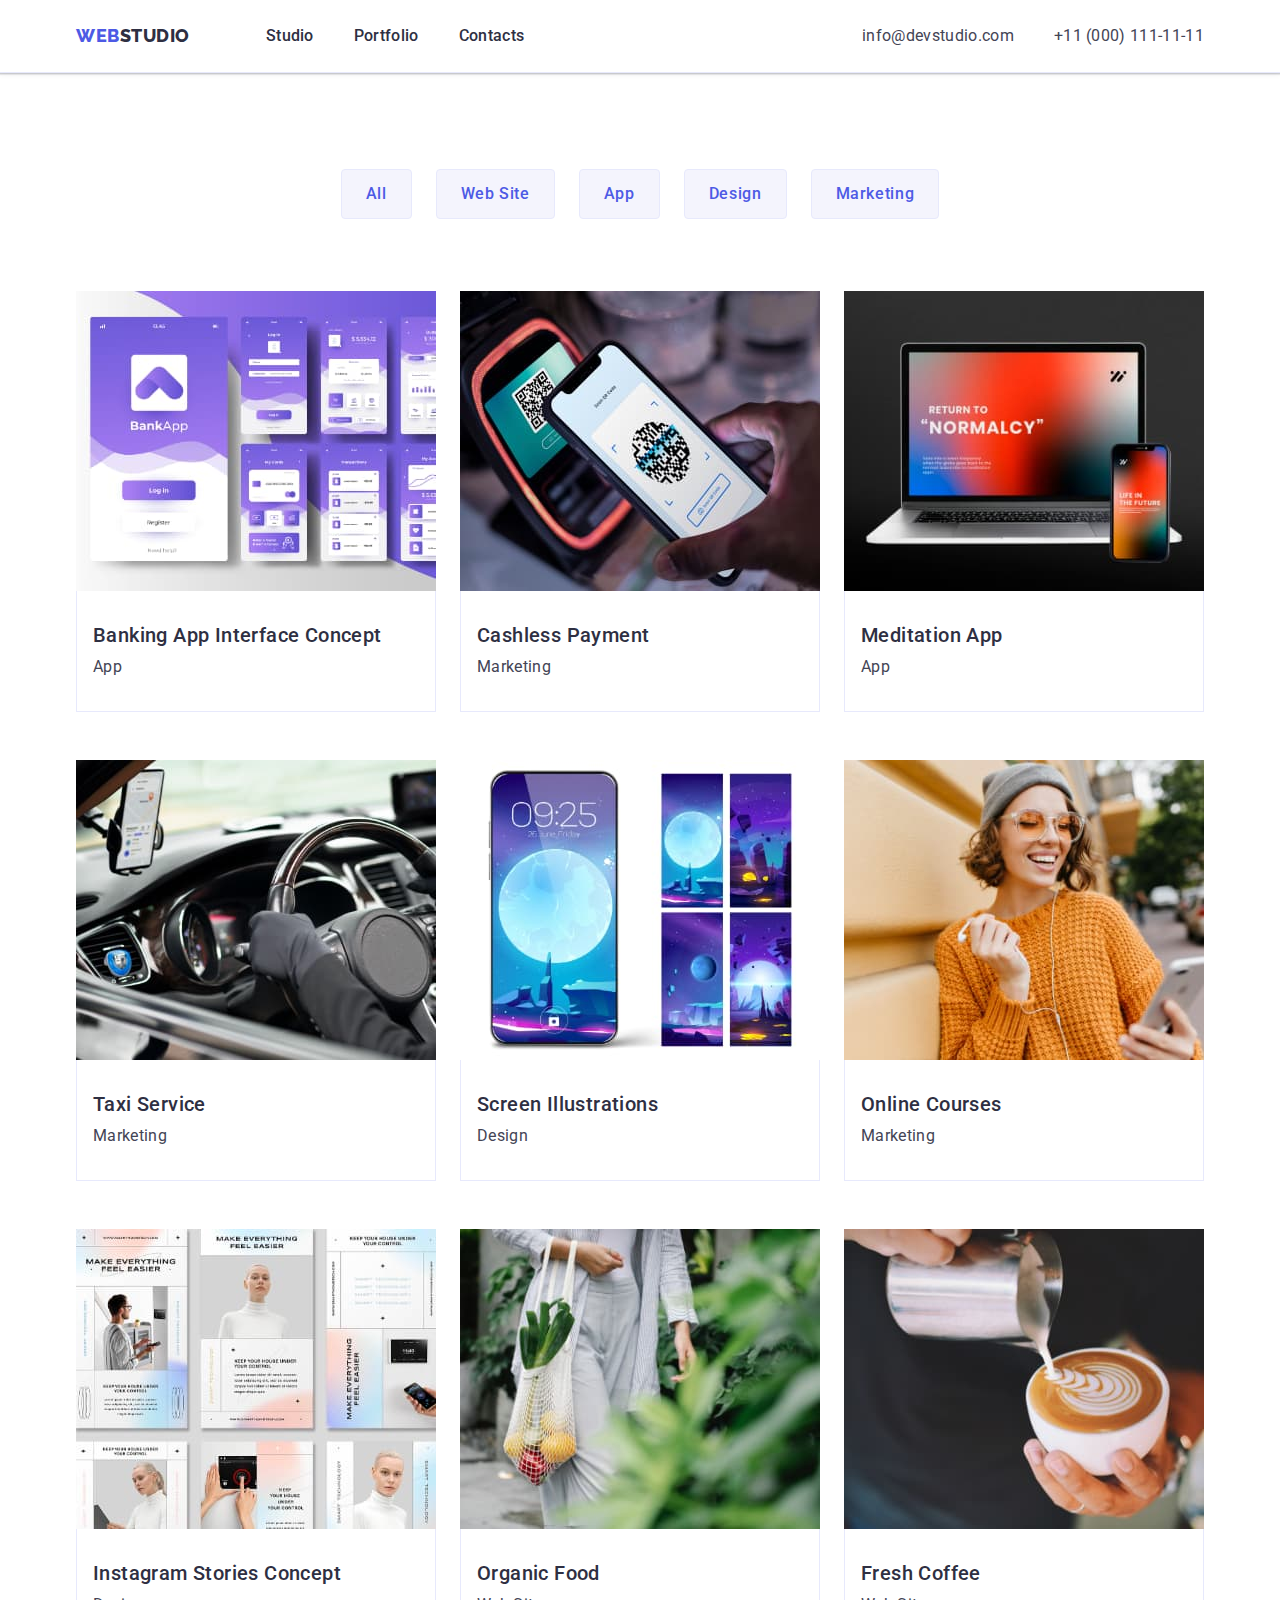
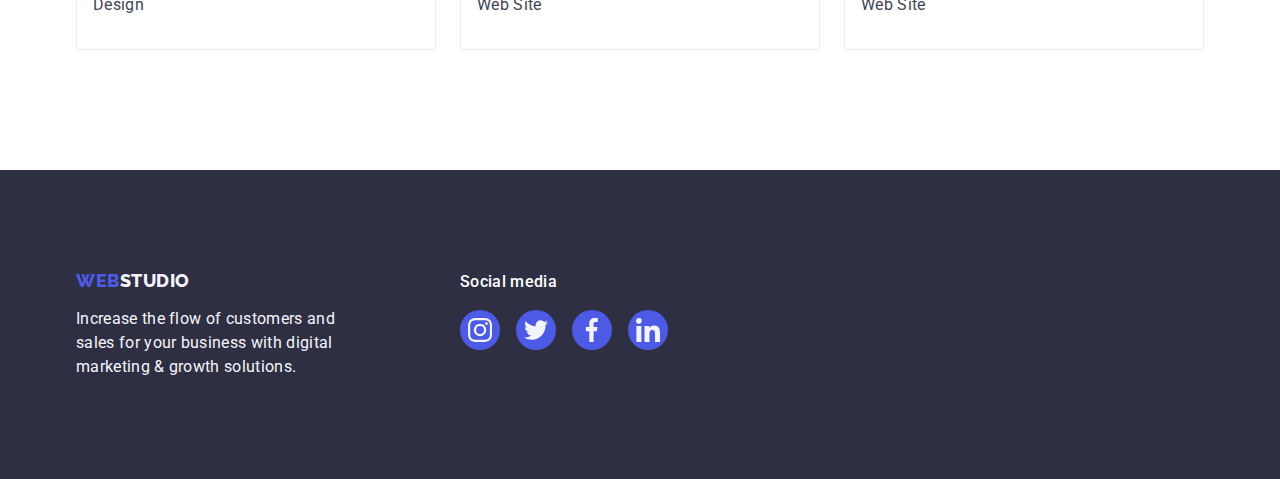
==== portfolio.html @ 89b6dbe5 "we4" ====
<!DOCTYPE html>
<html lang="en">

<head>
  <meta charset="UTF-8">
  <meta http-equiv="X-UA-Compatible" content="IE=edge">
  <meta name="viewport" content="width=device-width, initial-scale=1.0">
  <title>Portfolio</title>
  <link href="https://fonts.googleapis.com" rel="preconnect" />
    <link href="https://fonts.gstatic.com" rel="preconnect" crossorigin />
    <link
      href="https://fonts.googleapis.com/css2?family=Raleway:wght@800&family=Roboto:wght@400;500;700&display=swap"
      rel="stylesheet"
    />
  <link rel="stylesheet" href="https://cdn.jsdelivr.net/npm/modern-normalize@1.1.0/modern-normalize.min.css"/>
  <link rel="stylesheet" href="./css/styles.css"/>
</head>
<body class="hero">
  <header class="main-head">
    <div class="features-portfolio container">
    <nav class="navigation">
        <a class="logo link" href="./index.html" >Web<span class="web-name">Studio</span></a>
        <ul class="menu list">
          <li class="features-portfolio-menu" ><a class="nav-link link" href="./index.html" >Studio</a></li>
          <li class="features-portfolio-menu"> <a class="nav-link link" href="./portfolio.html" >Portfolio</a></li>
          <li class="features-portfolio-menu"> <a class="nav-link link" href="">Contacts</a> </li>
        </ul>
    </nav>  
    <address class="connection">
      <ul class="connection-portfolio list">
        <li class="list-information link">
          <a class="mail link" href="mailto:info@devstudio.com">info@devstudio.com</a></li>
        <li class="list-information">
          <a class="mail link" href="tel:+110001111111">+11 (000) 111-11-11</a></li>
      </ul>
    </address>  
  </div>
  </header>
<main>
  <section class="section-buttons">
    <div class="container">
      <h1 class="visually-hidden" hidden>features</h1>
    <ul class="list-button list">
      <li > <button class="btn" type = "button" >All</button></li>
      <li > <button class="btn" type = "button">Web Site</button></li>
      <li > <button class="btn" type = "button"  >App</button></li>
      <li > <button class="btn" type = "button" >Design</button></li>
      <li > <button class="btn" type = "button"  >Marketing</button></li>
    </ul> 
    <ul class=" img list">
      <li class="total-information">
         <a class="total-information-link link" href="" >
          <div>
           <img src="./images/galary/1.jpg" alt="banking app interface concept" width="360"> 
           <p>
            
           </p>
          </div>
           <div class="wrapper">
           <h2 class="names">Banking App Interface Concept</h2>
            <p class="task">App</p>
          </div>
        </a>
      </li >
      <li class="total-information" > 
        <a class="total-information-link link" href="">
        <img  src="./images/galary/2.jpg" alt="cashless Payment" width="360">
        <div class="wrapper">  
        <h2 class="names">Cashless Payment</h2>
            <p class="task">Marketing</p>
        </div>
          </a>
      </li>
      <li  class="total-information"> 
        <a class="total-information-link link" href="">
        <img src="./images/galary/3.jpg" alt="meditation App" width="360"> 
        <div class="wrapper">
          <h2 class="names">Meditation App</h2>
            <p class="task">App</p>
        </div>
      </a>
      </li>
      <li class="total-information" >
         <a class="total-information-link link" href="">
        <img src="./images/galary/4.jpg" alt="taxi Service" width="360">
        <div class="wrapper">
        <h2 class="names">Taxi Service</h2>
            <p class="task">Marketing</p>
          </div>
        </a>
      </li>
      <li class="total-information" > 
        <a class="total-information-link link" href="">
        <img src="./images/galary/5.jpg" alt="screen Illustrations" width="360">
        <div class="wrapper">  
        <h2 class="names">Screen Illustrations</h2>
            <p class="task">Design</p>
        </div>
      </a>
      </li>
      <li class="total-information" >
         <a class="total-information-link link" href="">
        <img src="./images/galary/6.jpg" alt="online Courses" width="360">
        <div class="wrapper">  
        <h2 class="names">Online Courses</h2>
            <p class="task">Marketing</p>
        </div>
      </a>
      </li>
      <li  class="total-information">
         <a class="total-information-link link" href="">
        <img src="./images/galary/7.jpg" alt="instagram Stories Concept" width="360">
        <div class="wrapper">  
        <h2 class="names">Instagram Stories Concept</h2>
            <p class="task">Design</p>
        </div>
        </a>
      </li>
      <li  class="total-information"> 
        <a class="total-information-link link" href="">
        <img src="./images/galary/8.jpg" alt="organic Food" width="360">
        <div class="wrapper">  
        <h2 class="names">Organic Food</h2>
            <p class="task">Web Site</p>
        </div>
      </a>
      </li>
      <li class="total-information" > 
        <a class="total-information-link link" href="">
        <img src="./images/galary/9.jpg" alt="fresh Coffee" width="360">
        <div class="wrapper"> 
        <h2 class="names">Fresh Coffee</h2>
            <p class="task">Web Site</p>
        </div>
      </a>
      </li>
          </ul> 
    </div>
  </section>

  </main>
  
  <footer class="footer">
    <div class="footer-container container">
    <div class="logo-footer-conclusion">
    <a class="logo-footer link" href="./index.html">Web<span class="web-name-portfolio">Studio</span></a>
    <p class="conclusion">Increase the flow of customers and sales for your business with digital marketing & growth solutions.</p>
  </div>
  <div class="footer-social-media">
    <p class="social-media">Social media</p>
 <ul class="social-list-footer list">
  <li class="social-list-item">
    <a href="" class="social-list-link-footer">
      <svg class="social-list-icon" width="24" height="24">
        <use href="./images/icons.svg#icon-instagram-2">
        </use>
      </svg>
    </a>
  </li>
  <li class="social-list-item">
    <a href="" class="social-list-link-footer">
      <svg class="social-list-icon" width="24" height="24">
        <use href="./images/icons.svg#icon-Vector-6">
        </use>
      </svg>
    </a>
  </li>
  <li class="social-list-item">
    <a href="" class="social-list-link-footer">
      <svg class="social-list-icon" width="24" height="24">
        <use href="./images/icons.svg#icon-Vector-7">
        </use>
      </svg>
    </a>
  </li>
  <li class="social-list-item">
    <a href="" class="social-list-link-footer">
      <svg class="social-list-icon" width="24" height="24">
        <use href="./images/icons.svg#icon-linkedin-1">
        </use>
      </svg>
    </a>
  </li>
 </ul>
</div>
    </div>

  </footer>
</body>
</html>
---- css/styles.css ----
/* скидання установок браузера */

:root{
--accent-color:#434455;
--web-name-color:#2e2f42;
--hover-back-graund: #404BBF;
--logo-footer-portfolio: #4d5ae5 ;
--transition:250ms cubic-bezier(0.4, 0, 0.2, 1) ;
}
body{
    font-family: "Roboto",sans-serif;
    color:var(--accent-color);
    background-color:#FFFFFF;
    font-style: normal;
    transition:color var(--transition), background-color var(--transition), box-shadow var(--transition), border-color var(--transition) ;
   }
button{
    cursor: pointer;
    border: none;
    border-radius: 4px;
}
address{
 font-style: normal;  


}
.list{
    list-style: none;
    display: flex;
    gap: 24px; 
  
}
.link{
    text-decoration: none;
}
h1, h2, h3, h4, h5, h6, p { 
  
    margin: 0;
}
ul, ol { 
 
   list-style: none;
    margin: 0;
    padding: 0; }
img { 
    display: block;
    max-width: 100%;
    height: auto;
}
a{
    text-decoration: none;

}

.container{
    margin: 0 auto;
    padding: 0 15px;
      width: 1158px
}
.achivement-container{
    display: flex;
    width: 264px;
    height: 112px;
    background: #F4F4FD;
    border-radius: 4px;
    align-items: center; 
    justify-content: center;
    margin-bottom: 8px;
}

.wrapper{
    padding: 32px 16px;
    border: 1px solid #e7e9fc;
    border-top: none;
}
.visually-hidden{
    position: absolute;
    width: 1px;
    height: 1px;
    margin: -1px;
    border: 0;
    padding: 0;
    white-space: nowrap;
    clip-path: inherit(100%);
    clip: rect(0 0 0 0);
    overflow: hidden;

}

/*------ALL------- */
.achivement{
    font-weight: 400;
    font-size: 16px;
    line-height: 1.5;
    letter-spacing: 0.02em;
    color: #434455;
    padding: 120px 0;
    }
.achivement-container{
    display: flex;
align-items: center; 
justify-content: center;
}

.body-logo { 
    font-family: "Raleway", sans-serif;
    font-weight: 800;
    font-size: 18px;
    line-height: 1.17;
    color:#4d5ae5;
      
    letter-spacing: 0.03em;
    text-transform: uppercase;
    
    display: inline-block;
    
    padding: 24px 0;
    margin-right: 76px;
}
.body-nav-link{
    font-weight: 500;
    font-size: 16px;
    line-height: 1.5;
    letter-spacing: 0.02em;
    color:#2e2f42;
    text-decoration: none;

    padding: 24px 0;
    transition: color var(--transition);
}
.body-nav-link:hover,
.body-nav-link:focus{
    color: #404bbf;
}
.body-web-name{
    font-family: 'Raleway',sans-serif;
    font-style: normal;
    font-weight: 800;
    font-size: 18px;
    line-height: 1.17x;
    color: #2E2F42;
       
}
.btn{
    font-family: "Roboto", sans-serif;
    font-weight: 500;
    font-size: 16px;
    line-height: 1.5;
    letter-spacing: 0.04em;
    color: #4d5ae5;
    background-color:#F4F4FD;
    margin: 0 auto;
    display: block;
    padding: 12px 24px;
    border: 1px solid #e7e9fc;   
    border-radius: 4px;
    transition: color var(--transition),background-color var(--transition), box-shadow var(--transition), border var(--logo-footer-portfolio) ;
      }
.btn:hover,
.btn:focus{
    color: #FFFFFF;
    background-color: #404BBF;
    border: 1px solid transparent;
    box-shadow: 0px 3px 1px rgba(0, 0, 0, 0.1), 0px 2px 1px rgba(0, 0, 0, 0.08), 0px 2px 2px rgba(0, 0, 0, 0.12);
}
.button{
    font-family: 'Roboto',sans-serif;
    font-weight: 500;
    font-size: 16px;
    line-height: 1.5;
    letter-spacing: 0.04em;
    color: #FFFFFF ;
    background-color: #4D5AE5;
    margin: 0 auto;
    display: block;
    border: none;
    border-radius: 4px; 
    padding: 16px 32px;
    transition: color var(--transition), background-color var(--transition) ;
}
.button:hover,
.button:focus{
        color: #FFFFFF ;
         background-color: #404BBF;
}
.conclusion{
    font-weight: 400;
    font-size: 16px;
    line-height: 24px;
    letter-spacing: 0.02em;
    color: #F4F4FD;
    width: 264px;
    }

.connection{
    font-weight: 400;
    font-size: 16px;
    line-height: 1.5;
    letter-spacing: 0.02em;
    color: #434455;
    margin-left: auto;
    
}
.connection-portfolio{
    gap: 40px;
}
.customers{
    font-weight: 700;
font-size: 36px;
line-height: 1.1;
margin-bottom: 72px; 
text-align: center;
letter-spacing: 0.02em;
text-transform: capitalize;
color: #2E2F42;

}
.customers-list-icon{
    fill: currentColor; 
}
.customers-list-item{
    width: calc((100% - 120px) / 6);
    height :88px;
}
.customers-list-link{
    border: 1px solid #8E8F99;
border-radius: 4px;
display: flex;
align-items: center; 
justify-content: center;
color: #8e8f99;
height: 100%;
transition: color var(--transition), border-color var(--transition) ;

}
.customers-list-link:hover,
.customers-list-link:focus{
    color: #404bbf; 
    border-color: #404bbf; 
    transform: translateY(0%);
}

.customers-section{
    padding-top: 120px; 
    padding-bottom: 120px;
}
.descuption{
    font-weight: 400;
    font-size: 16px;
    line-height: 1.5;
    letter-spacing: 0.02em;
    color: #434455;
}
.employee{ 
    background: #F4F4FD; 
    padding: 120px 0;
    
}
.footer{
    display: flex;
    background-color:#2e2f42 ; 
    padding: 100px 0;
   
}

.footer-container{
    display: flex;
    align-items: baseline;

}
.features{
    font-weight: 500;
    font-size: 20px;
    line-height: 1.2;
    letter-spacing: 0.02em;
    color: #2E2F42;
    display: flex;
    gap: 24px;
    margin-bottom: 8px;     
}
.features-portfolio{
    display: flex;
       align-items: center;
}
.hero-navigation{

    display: flex;
    align-items: center;
}

.img{
    flex-wrap: wrap; 
    row-gap: 48px;
    display: flex;
    justify-content: space-between;
}
.index-connection{
    font-weight: 400;
    font-size: 16px;
    line-height: 1.5;
    letter-spacing: 0.02em;
}
.information{
    padding: 32px 16px;
    border: 1px solid #e7e9fc;
    border-top: none;
}
.list-button{
    justify-content: center; 
    margin-bottom: 72px; 
}
.list-features{
    width: calc((100% - 72px) / 4); 
}
.list-index-connection{ 
    display: flex;
     gap: 40px;
}
.list-products{
      padding-bottom: 120px; 
}
 .logo {     
    font-family: 'Raleway',sans-serif;
    font-weight: 800;
    font-size: 18px;
    line-height: 1.17;
    color: var(--logo-footer-portfolio);

    
    letter-spacing: 0.03em;
    text-transform: uppercase;

    display: flex;
    padding: 24px 0;
    margin-right: 76px;

 }
 .logo-footer{
    font-family: "Raleway", sans-serif;
    font-weight: 800;
    font-size: 18px;
    line-height: 1.17;
    color:#4d5ae5;
      align-items: center;
    letter-spacing: 0.03em;
    text-transform: uppercase;
    
    display: inline-block;
    margin-bottom: 16px;
     /* padding: 24px 0; */
    margin-right: 76px;}
    
.logo-footer-conclusion{
    margin-right: 120px;

}
.mail{
    font-weight: 400;
  font-size: 16px;
  line-height: 1.5;
    letter-spacing: 0.02em;
    color: var(--accent-color);
    transition: color var(--transition);
   
}
.mail:hover,
.mail:focus{
  color: #404bbf;
}
.mail-index{
  font-weight: 400;
  font-size: 16px;
  line-height: 1.5;
  letter-spacing: 0.02em; 
  color: #434455;
  transition: color var(--transition);
  }
.mail-index:hover, 
.mail-index:focus{
      color: #404bbf; 
}
.main-head{
    border-bottom: 1px solid #e7e9fc;
    box-shadow:0px 2px 1px rgba(46, 47, 66, 0.08), 0px 1px 1px rgba(46, 47, 66, 0.16), 0px 1px 6px rgba(46, 47, 66, 0.08);

}
.main-section{ 
    background-color: #2e2f42;
    padding: 188px 0;
    background-image: linear-gradient(rgba(46, 47, 66, 0.7), rgba(46, 47, 66, 0.7)),
   url(../images/people-office.jpg);
    background-repeat: no-repeat; 
  background-position: center; 
  background-size: cover;
  max-width: 1440px; 
  height: 600px;
  margin: auto;
    } 
.main-title{
    margin: auto;
    font-weight: 700;
    font-size: 56px;
    line-height: 1.07 ;
    text-align: center;
    letter-spacing: 0.02em;
    color: #ffffff ;
    max-width: 496px; 
    margin-bottom: 48px;
    }
.menu{
    font-weight: 500;
    font-size: 16px;
    line-height: 1.5;
    letter-spacing: 0.02em;
    color: #2e2f42;
    display: flex; 
    gap: 40px;
    padding: 24px 0;
}
.menu:not(:last-child){
    margin: 40px;
}
.names{
    font-weight: 500;
    font-size: 20px;
    line-height: 1.2;
    letter-spacing: 0.02em;
    color: #2e2f42;
    margin-bottom: 8px;
    /* margin-top: 32px; */
    
}
.name-job{
    /* padding: 32px 16px; */
    padding: 32px 0
}
.navigation{
    display: flex; 
    align-items: center; 
    margin-right: auto;
}

.nav-link{
    font-weight: 500;
    font-size: 16px;
    line-height: 1.5;
    letter-spacing: 0.02em;
    color:#2e2f42;
    text-decoration: none;
    padding: 24px 0;
    transition: color var(--transition);
    }
.nav-link:hover,
.nav-link:focus{
    color: #404bbf;
    }
.our-products{
    width: calc((100% - 48px) / 3);
}
.photo{
    calc((100% - 72px) / 4);
    border-radius: 0px 0px 4px 4px; 
    width: calc((100% - 72px) / 4);
    background-color: #FFFFFF ;
    box-shadow:0px 1px 6px rgba(46, 47, 66, 0.08), 0px 1px 1px rgba(46, 47, 66, 0.16), 0px 2px 1px rgba(46, 47, 66, 0.08);
}
.position{
    font-weight: 400;
    font-size: 16px;
    line-height: 1.5;
    text-align: center;
    letter-spacing: 0.02em;
    color: #434455;
    margin-bottom: 8px;
 }
.products{
    font-weight: 700;
    font-size: 36px;
    line-height: 1.11;
    text-align: center;
    letter-spacing: 0.02em;
    text-transform: capitalize;
    color: #2E2F42;
    margin-bottom: 72px;  
}
.section{
}

.section-buttons{
    padding: 96px 0 120px;
}
.social-media{
    font-weight: 500;
font-size: 16px;
line-height: 1.5;
letter-spacing: 0.02em;
color: #FFFFFF;
margin-bottom: 16px;

}
.social-list{
    display: flex;
      justify-content: center;
    gap: 24px;
   
}
.social-list-footer{
    display: flex;
    gap: 16px;
    justify-content: center;
       
}
.social-list-item{

    width: 40px;
    height: 40px;
   
}
.social-list-icon{
   fill: #f4f4fd;
}
.social-list-link{
    display: flex;
    justify-content: center;
    align-items: center;
     border-radius: 50%;
    background: #4D5AE5;
    width: 100%;
    height: 100%;   
    transition: background-color var(--transition);   
}
.social-list-link:hover,
.social-list-link:focus{
    background-color: #404bbf;
}
.social-list-link-footer{
    display: flex;
    justify-content: center;
    align-items: center;
    width: 100%;
    height: 100%;
    border-radius: 50%;
    background: #4D5AE5;
    margin: auto;
    gap: 16px;
    transition: background-color var(--transition);       
}
.social-list-link-footer:hover,
.social-list-link-footer:focus{
    background-color: #31d0aa; 
}
.social-media{
    font-weight: 500;
font-size: 16px;
line-height: 24px;
letter-spacing: 0.02em;
color: #FFFFFF;
}
.task{
    font-weight: 400;
    font-size: 16px;
    line-height: 1.5;
    letter-spacing: 0.02em;
    color: #434455;
    }
.total-information{
        width: calc((100% - 48px) / 3);
    }
.total-information-link{
    display: block;
    transition:box-shadow var(--transition) ;
}
.total-information-link:hover,
.total-information-link:focus{
    box-shadow: 0px 1px 6px rgba(46, 47, 66, 0.08), 0px 1px 1px rgba(46, 47, 66, 0.16), 0px 2px 1px rgba(46, 47, 66, 0.08);
}
.web-name{
    color:var(--web-name-color)
}
.web-name-footer{
    color: #f4f4fd ;
}
.web-name-portfolio{
    color: #f4f4fd;
}
.whom{
    font-weight: 500;
    font-size: 20px;
    line-height: 1.2;
    text-align: center;
    letter-spacing: 0.02em;
    color: #2E2F42;
    margin-bottom: 8px;
}
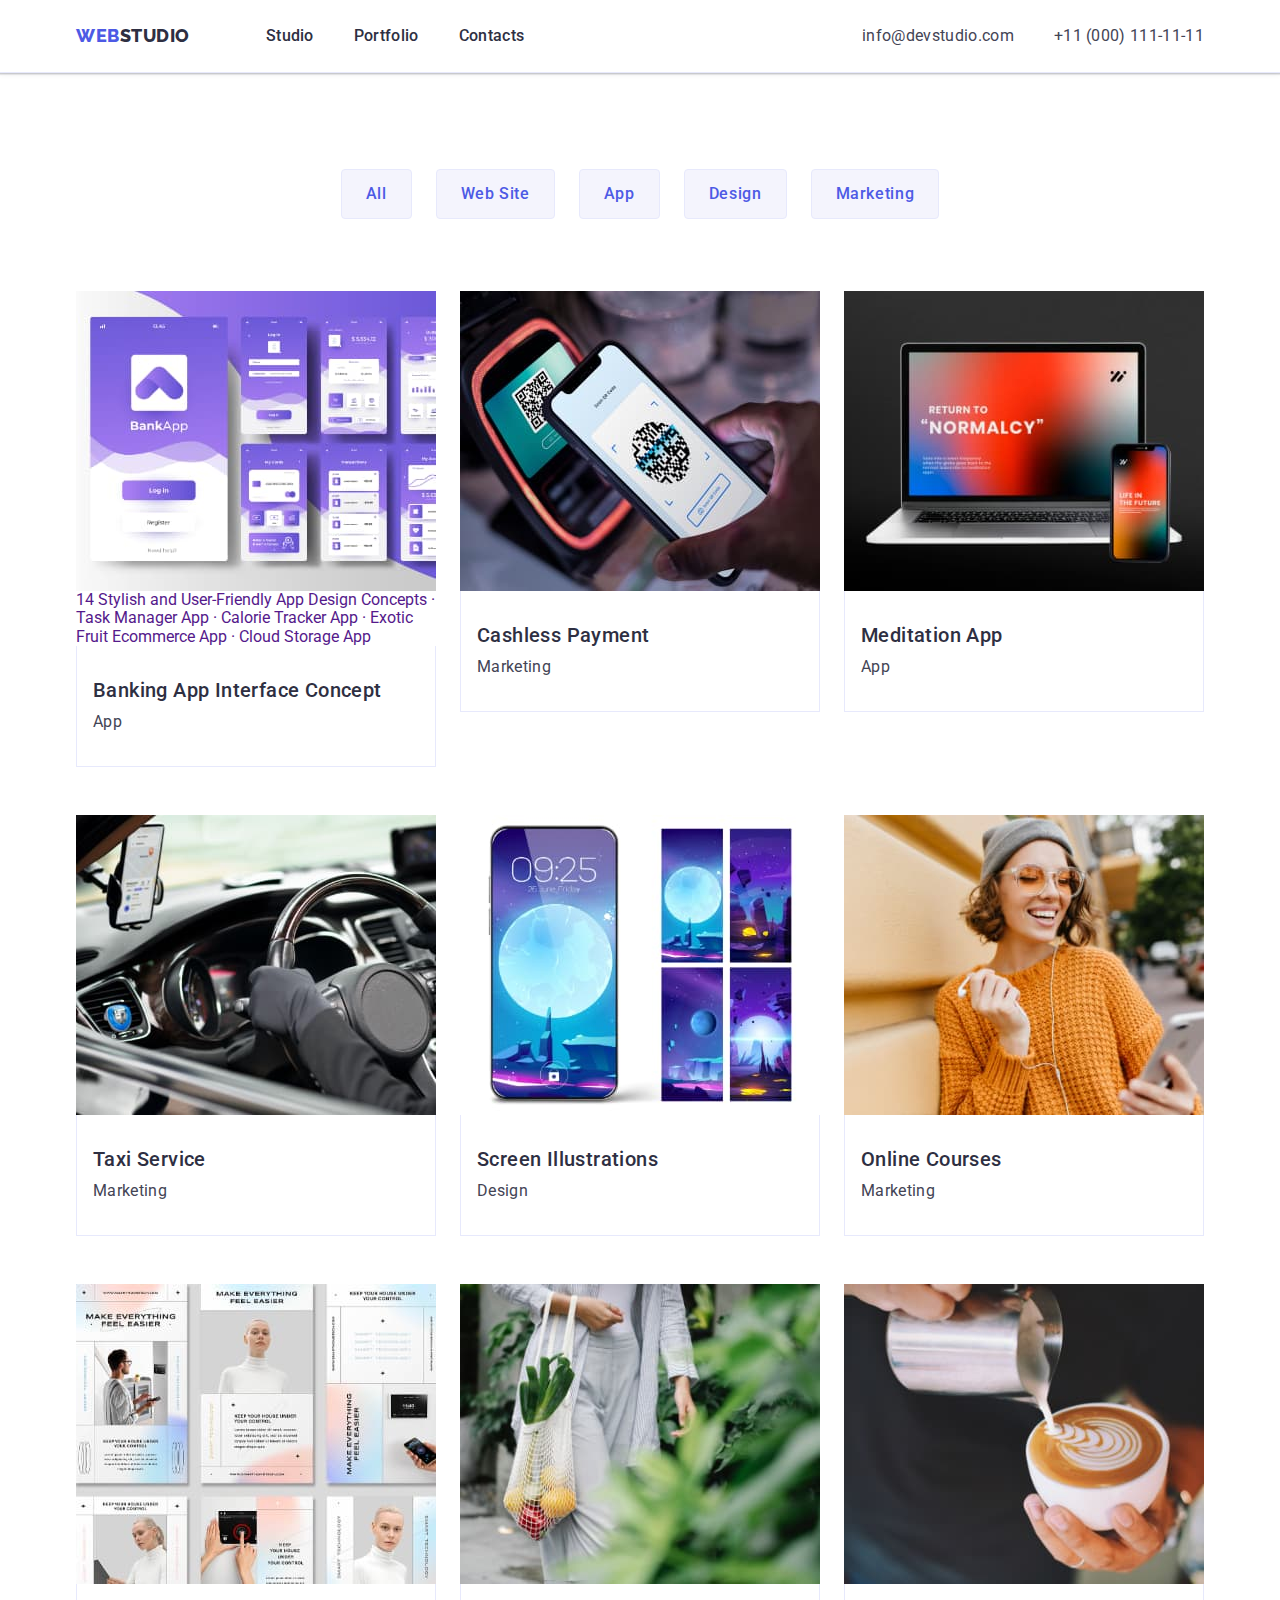
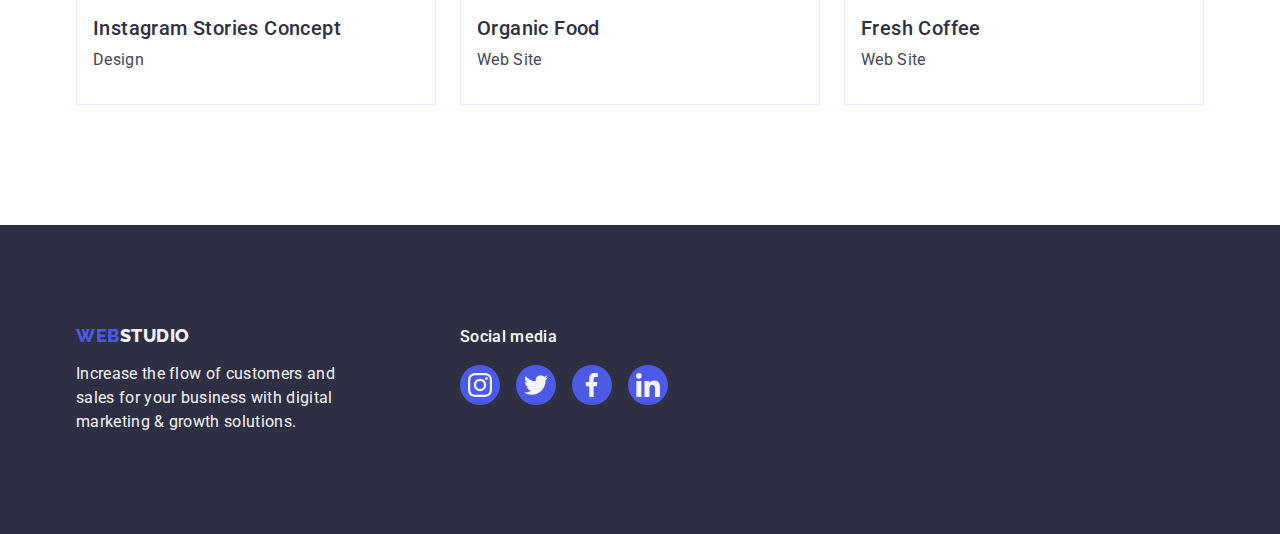
==== commit a048007c: "fsd" ====
--- a/portfolio.html
+++ b/portfolio.html
@@ -53,7 +53,7 @@
           <div>
            <img src="./images/galary/1.jpg" alt="banking app interface concept" width="360"> 
            <p>
-            
+            14 Stylish and User-Friendly App Design Concepts · Task Manager App · Calorie Tracker App · Exotic Fruit Ecommerce App · Cloud Storage App
            </p>
           </div>
            <div class="wrapper">
--- a/css/styles.css
+++ b/css/styles.css
@@ -127,6 +127,19 @@
 
     padding: 24px 0;
     transition: color var(--transition);
+}
+.body-nav-link::after  {
+    display: block;
+    content: "";
+    /* position: absolute; */
+width: 48px;
+height: 4px;
+top: 44px;
+background: #404BBF;
+border-radius: 2px;
+padding-bottom: 0;
+    
+
 }
 .body-nav-link:hover,
 .body-nav-link:focus{
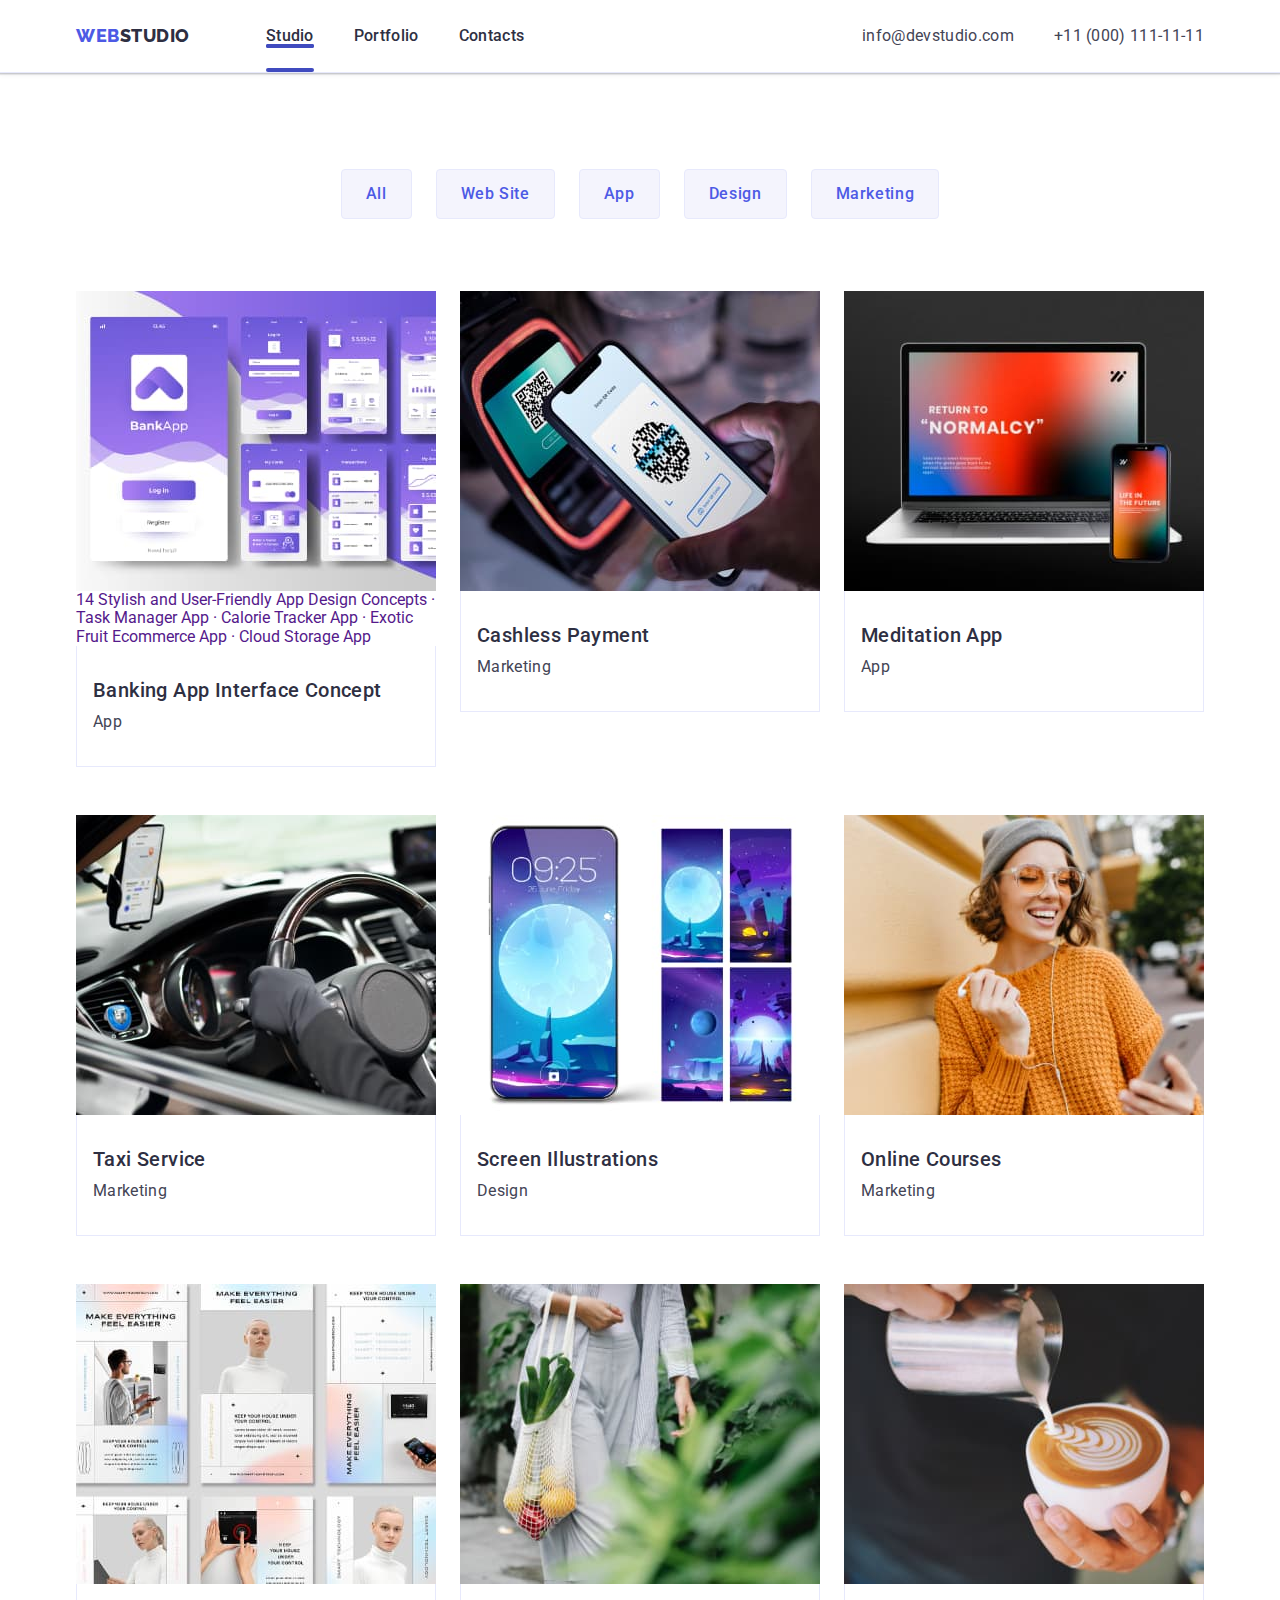
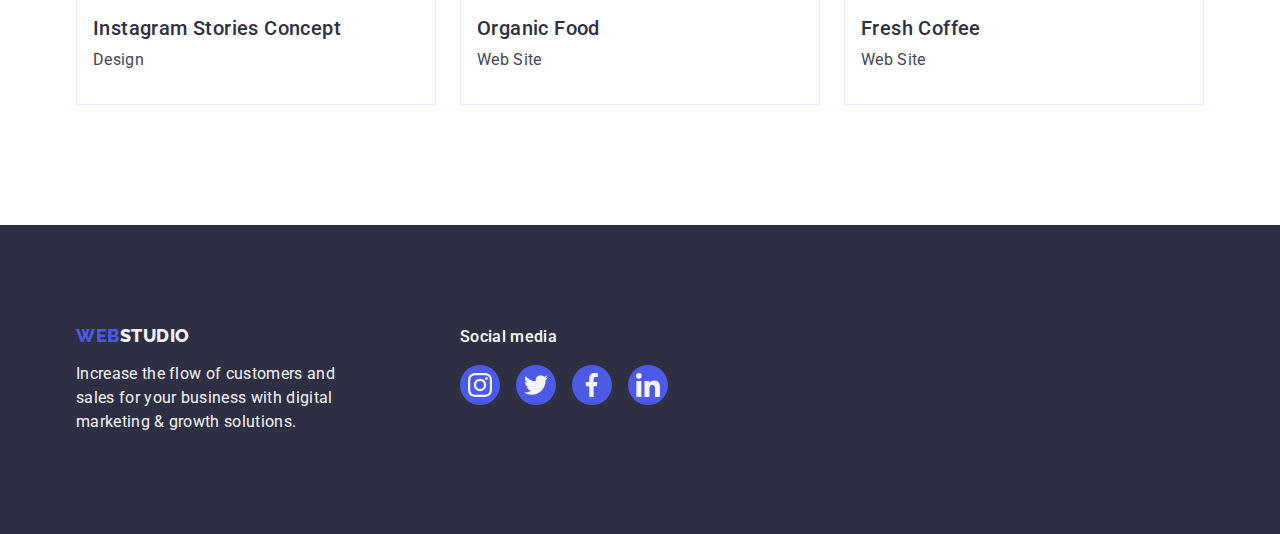
==== commit f60cb574: "fd" ====
--- a/portfolio.html
+++ b/portfolio.html
@@ -22,8 +22,8 @@
         <a class="logo link" href="./index.html" >Web<span class="web-name">Studio</span></a>
         <ul class="menu list">
           <li class="features-portfolio-menu" ><a class="nav-link link" href="./index.html" >Studio</a></li>
-          <li class="features-portfolio-menu"> <a class="nav-link link" href="./portfolio.html" >Portfolio</a></li>
-          <li class="features-portfolio-menu"> <a class="nav-link link" href="">Contacts</a> </li>
+          <li > <a class="nav-link link" href="./portfolio.html" >Portfolio</a></li>
+          <li > <a class="nav-link link" href="">Contacts</a> </li>
         </ul>
     </nav>  
     <address class="connection">
--- a/css/styles.css
+++ b/css/styles.css
@@ -131,15 +131,15 @@
 .body-nav-link::after  {
     display: block;
     content: "";
-    /* position: absolute; */
+    position: absolute;
+    left: 0;
 width: 48px;
 height: 4px;
+bottom: -1px;
 top: 44px;
-background: #404BBF;
+background-color: #404BBF;
 border-radius: 2px;
 padding-bottom: 0;
-    
-
 }
 .body-nav-link:hover,
 .body-nav-link:focus{
@@ -294,6 +294,10 @@
 .features-portfolio{
     display: flex;
        align-items: center;
+}
+.features-portfolio-menu{
+    position: relative;
+    color: #404bbf; ;
 }
 .hero-navigation{
 
@@ -421,6 +425,7 @@
     margin-bottom: 48px;
     }
 .menu{
+    position: relative;
     font-weight: 500;
     font-size: 16px;
     line-height: 1.5;
@@ -430,6 +435,10 @@
     gap: 40px;
     padding: 24px 0;
 }
+.menu-body-nav-link{
+    position: relative;
+    color: #404bbf; 
+}
 .menu:not(:last-child){
     margin: 40px;
 }
@@ -462,6 +471,19 @@
     text-decoration: none;
     padding: 24px 0;
     transition: color var(--transition);
+    }
+.nav-link::after  {
+        display: block;
+        content: "";
+        position: absolute;
+        left: 0;
+    width: 48px;
+    height: 4px;
+    bottom: -1px;
+    top: 44px;
+    background-color: #404BBF;
+    border-radius: 2px;
+    padding-bottom: 0;
     }
 .nav-link:hover,
 .nav-link:focus{
@@ -606,12 +628,12 @@
     margin-bottom: 8px;
 }
 
-
-
-
-
-
-
+/* ===============BACKDROP============ */
+
+
+
+
+/* ===============/BACKDROP============ */
 
 
 
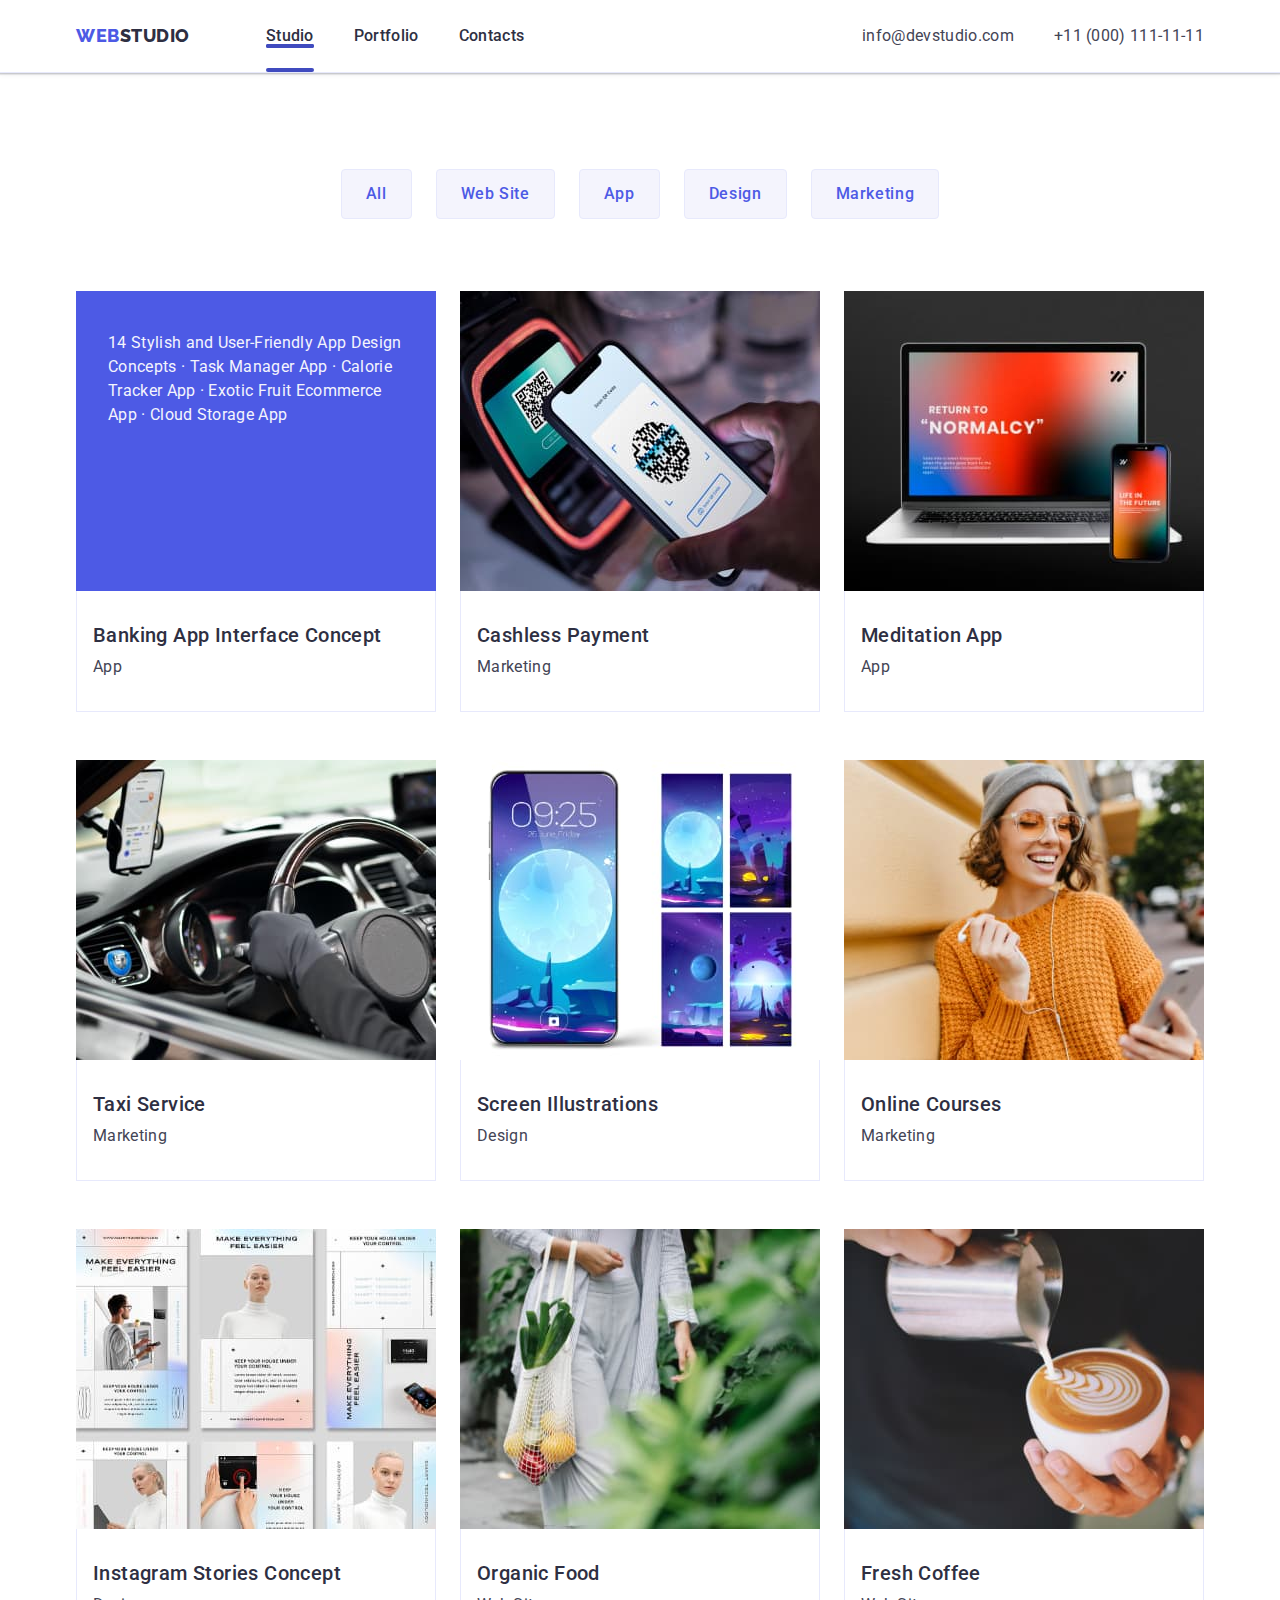
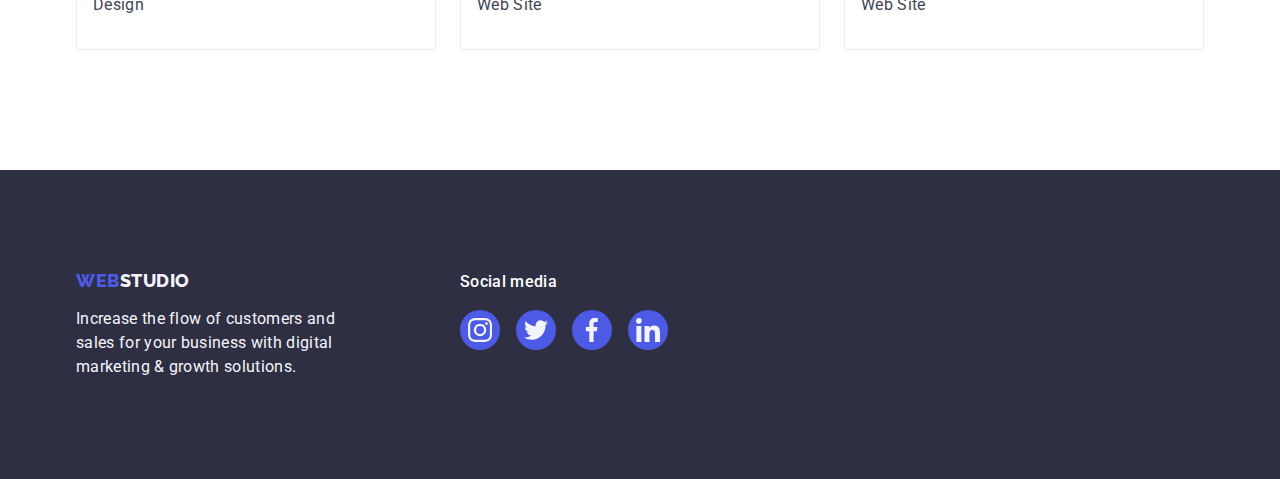
==== commit e1ae2eab: "cv" ====
--- a/portfolio.html
+++ b/portfolio.html
@@ -50,9 +50,9 @@
     <ul class=" img list">
       <li class="total-information">
          <a class="total-information-link link" href="" >
-          <div>
+          <div class="total-information-list">
            <img src="./images/galary/1.jpg" alt="banking app interface concept" width="360"> 
-           <p>
+           <p class="overlay">
             14 Stylish and User-Friendly App Design Concepts · Task Manager App · Calorie Tracker App · Exotic Fruit Ecommerce App · Cloud Storage App
            </p>
           </div>
--- a/css/styles.css
+++ b/css/styles.css
@@ -156,6 +156,7 @@
 }
 .btn{
     font-family: "Roboto", sans-serif;
+    
     font-weight: 500;
     font-size: 16px;
     line-height: 1.5;
@@ -234,7 +235,12 @@
 .customers-list-item{
     width: calc((100% - 120px) / 6);
     height :88px;
-}
+    /* transition: border-color 250ms cubic-bezier(0.4, 0, 0.2, 1); */
+}
+/* .customers-list-item:hover,
+.customers-list-item:focus{
+  border-color: #fff;
+} */
 .customers-list-link{
     border: 1px solid #8E8F99;
 border-radius: 4px;
@@ -325,6 +331,7 @@
 .list-button{
     justify-content: center; 
     margin-bottom: 72px; 
+    /* position: relative; */
 }
 .list-features{
     width: calc((100% - 72px) / 4); 
@@ -449,11 +456,10 @@
     letter-spacing: 0.02em;
     color: #2e2f42;
     margin-bottom: 8px;
-    /* margin-top: 32px; */
-    
+      
 }
 .name-job{
-    /* padding: 32px 16px; */
+ 
     padding: 32px 0
 }
 .navigation{
@@ -461,7 +467,6 @@
     align-items: center; 
     margin-right: auto;
 }
-
 .nav-link{
     font-weight: 500;
     font-size: 16px;
@@ -489,6 +494,21 @@
 .nav-link:focus{
     color: #404bbf;
     }
+.overlay{
+    position: absolute;
+    left: 0;
+    top: 0;
+    font-size: 16px;
+    line-height: 1.5;
+    letter-spacing: 0.02em;
+    color:#F4F4FD;
+    background: rgba(77, 90, 229, 1);
+    padding-top: 40px;
+    padding-bottom: 164px;
+    padding-right: 32px;
+    padding-left: 32px;
+    width: 100%;
+}
 .our-products{
     width: calc((100% - 48px) / 3);
 }
@@ -602,6 +622,7 @@
         width: calc((100% - 48px) / 3);
     }
 .total-information-link{
+    position: relative;
     display: block;
     transition:box-shadow var(--transition) ;
 }
@@ -629,10 +650,66 @@
 }
 
 /* ===============BACKDROP============ */
-
-
-
-
+.backdrop{
+        position: fixed;
+    width: 1440px;
+    height: 677px;
+    /* left: 0px;
+    top: 0px; */
+
+    top: 0px;
+    left: 0px;
+    z-index: 100;
+    width: 100%;
+    height: 100%;
+    background: rgba(46, 47, 66, 0.4);
+    transition: opacity var(--transition), visibility var(--transition);
+}
+.backdrop.is-hidden{
+opacity: 0;
+visibility: hidden;
+pointer-events: none;
+}
+.modal{
+    position: absolute;
+   
+    width: 408px;
+/* height: 584px; */
+min-height: 576px; 
+left: 50%;
+top: 50%;
+box-shadow:0px 1px 1px rgba(0, 0, 0, 0.14), 0px 1px 3px rgba(0, 0, 0, 0.12), 0px 2px 1px rgba(0, 0, 0, 0.2);
+border-radius: 4px; 
+transform: translate(-50%, -50%) scale(1); 
+transition: transform 250ms cubic-bezier(0.4, 0, 0.2, 1); 
+/* transform: translate(50%, 50%); */
+background: #FCFCFC;
+}
+.modal-close-button{
+    display: flex;
+    justify-content: center;
+    align-items: center;
+    position: absolute;
+    top: 24px;
+    right: 24px;
+    width: 24px;
+    height: 24px;
+    border-radius: 50%;
+
+    background: #E7E9FC;
+border: 1px solid rgba(0, 0, 0, 0.1);
+padding: 0;
+transition: background-color var(--transition), border var(--transition) ;
+}
+.modal-close-button:hover,
+.modal-close-button:focus{
+    background-color: #404bbf;
+    border: none;
+    fill: #ffffff;
+}
+.modal-close-button-icon{
+transition: fill 250ms cubic-bezier(0.4, 0, 0.2, 1);
+}
 /* ===============/BACKDROP============ */
 
 
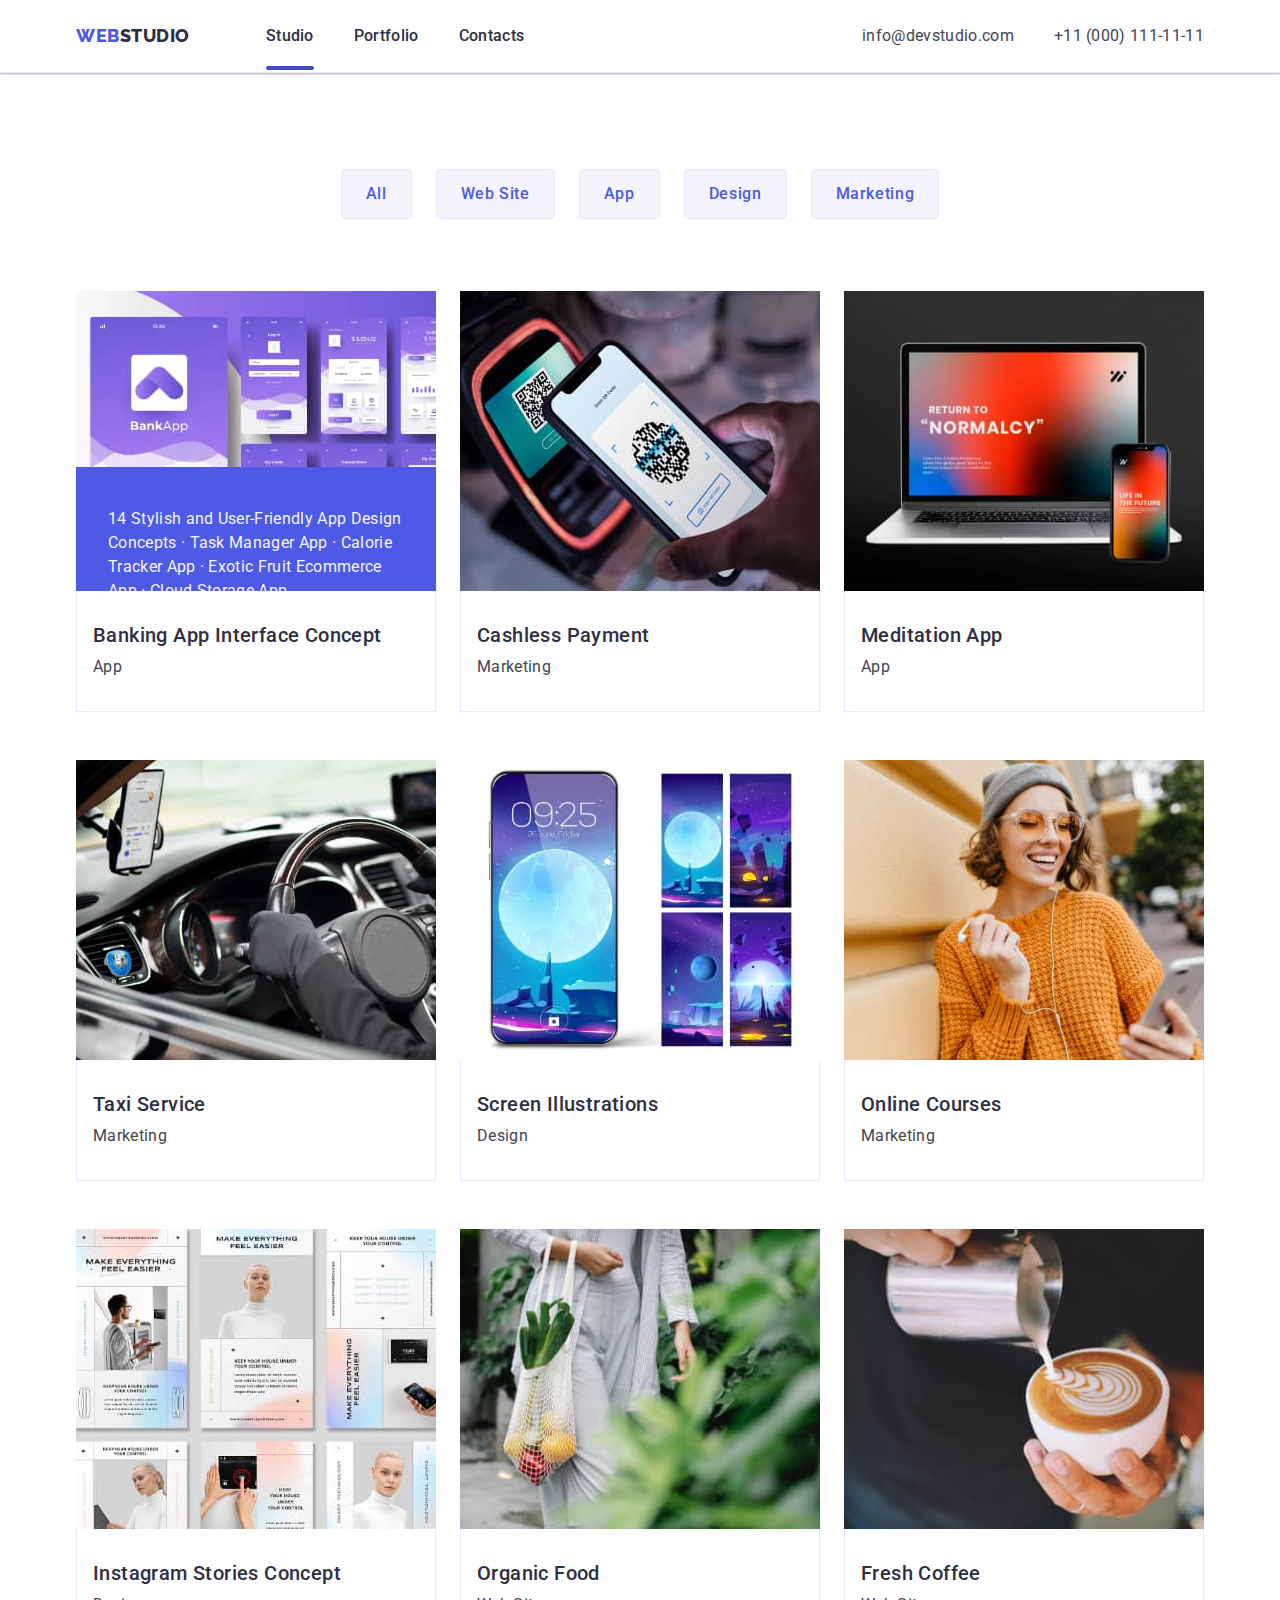
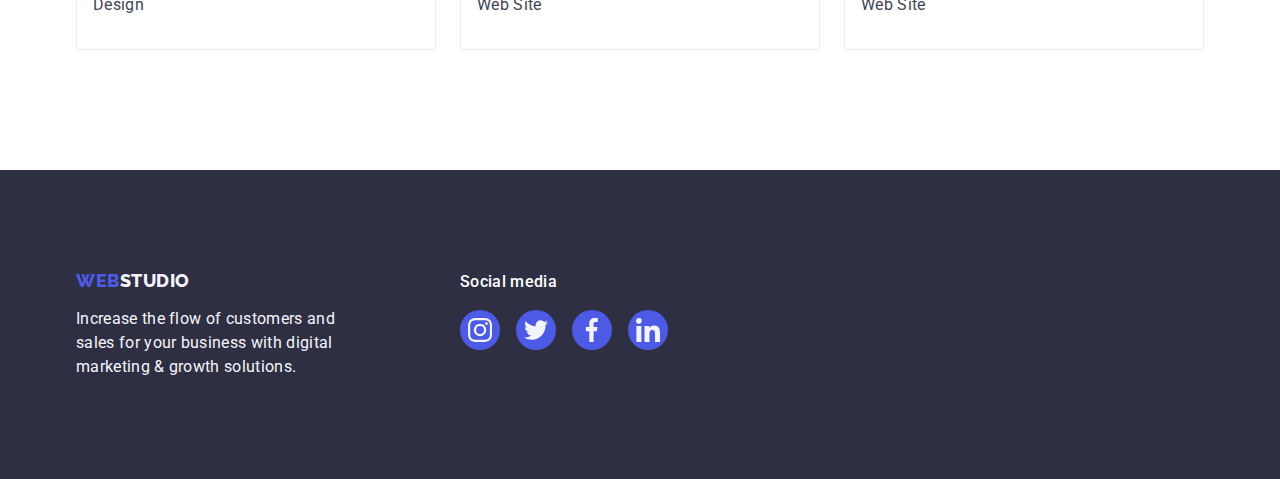
==== commit 88fb6fa6: "vv" ====
--- a/portfolio.html
+++ b/portfolio.html
@@ -21,7 +21,7 @@
     <nav class="navigation">
         <a class="logo link" href="./index.html" >Web<span class="web-name">Studio</span></a>
         <ul class="menu list">
-          <li class="features-portfolio-menu" ><a class="nav-link link" href="./index.html" >Studio</a></li>
+          <li class="features-portfolio-menu" ><a class="nav-link curent link" href="./index.html" >Studio</a></li>
           <li > <a class="nav-link link" href="./portfolio.html" >Portfolio</a></li>
           <li > <a class="nav-link link" href="">Contacts</a> </li>
         </ul>
--- a/css/styles.css
+++ b/css/styles.css
@@ -128,18 +128,18 @@
     padding: 24px 0;
     transition: color var(--transition);
 }
-.body-nav-link::after  {
-    display: block;
+.curent::after  {
+    /* display: block; */
     content: "";
     position: absolute;
     left: 0;
 width: 48px;
 height: 4px;
 bottom: -1px;
-top: 44px;
+/* top: 44px; */
 background-color: #404BBF;
 border-radius: 2px;
-padding-bottom: 0;
+/* padding-bottom: 0; */
 }
 .body-nav-link:hover,
 .body-nav-link:focus{
@@ -218,6 +218,10 @@
 .connection-portfolio{
     gap: 40px;
 }
+.curent{
+    position: relative;
+    color:    rgba(64, 75, 191, 1);
+}
 .customers{
     font-weight: 700;
 font-size: 36px;
@@ -229,18 +233,22 @@
 color: #2E2F42;
 
 }
+/* .customers-list{
+
+} */
 .customers-list-icon{
     fill: currentColor; 
 }
 .customers-list-item{
     width: calc((100% - 120px) / 6);
     height :88px;
-    /* transition: border-color 250ms cubic-bezier(0.4, 0, 0.2, 1); */
-}
-/* .customers-list-item:hover,
+    transition: border-color var(--transition), color var(--transition);
+}
+.customers-list-item:hover,
 .customers-list-item:focus{
-  border-color: #fff;
-} */
+  border-color:rgba(142, 143, 153, 1);
+  color:   rgba(142, 143, 153, 1);
+}
 .customers-list-link{
     border: 1px solid #8E8F99;
 border-radius: 4px;
@@ -477,7 +485,7 @@
     padding: 24px 0;
     transition: color var(--transition);
     }
-.nav-link::after  {
+/* .nav-link::after  {
         display: block;
         content: "";
         position: absolute;
@@ -489,7 +497,7 @@
     background-color: #404BBF;
     border-radius: 2px;
     padding-bottom: 0;
-    }
+    } */
 .nav-link:hover,
 .nav-link:focus{
     color: #404bbf;
@@ -501,12 +509,15 @@
     font-size: 16px;
     line-height: 1.5;
     letter-spacing: 0.02em;
+    
+    transform: translateY(100%);
     color:#F4F4FD;
     background: rgba(77, 90, 229, 1);
-    padding-top: 40px;
-    padding-bottom: 164px;
+    /* padding-top: 40px; */
+    padding: 40px 32px;
+    /* padding-bottom: 164px;
     padding-right: 32px;
-    padding-left: 32px;
+    padding-left: 32px; */
     width: 100%;
 }
 .our-products{
@@ -620,7 +631,12 @@
     }
 .total-information{
         width: calc((100% - 48px) / 3);
+       
     }
+.total-information:hover .overlay,
+.total-information:focus .overlay{
+    transform: translateY(0);
+}
 .total-information-link{
     position: relative;
     display: block;
@@ -629,6 +645,10 @@
 .total-information-link:hover,
 .total-information-link:focus{
     box-shadow: 0px 1px 6px rgba(46, 47, 66, 0.08), 0px 1px 1px rgba(46, 47, 66, 0.16), 0px 2px 1px rgba(46, 47, 66, 0.08);
+}
+.total-information-list{
+position: relative;
+overflow: hidden;
 }
 .web-name{
     color:var(--web-name-color)
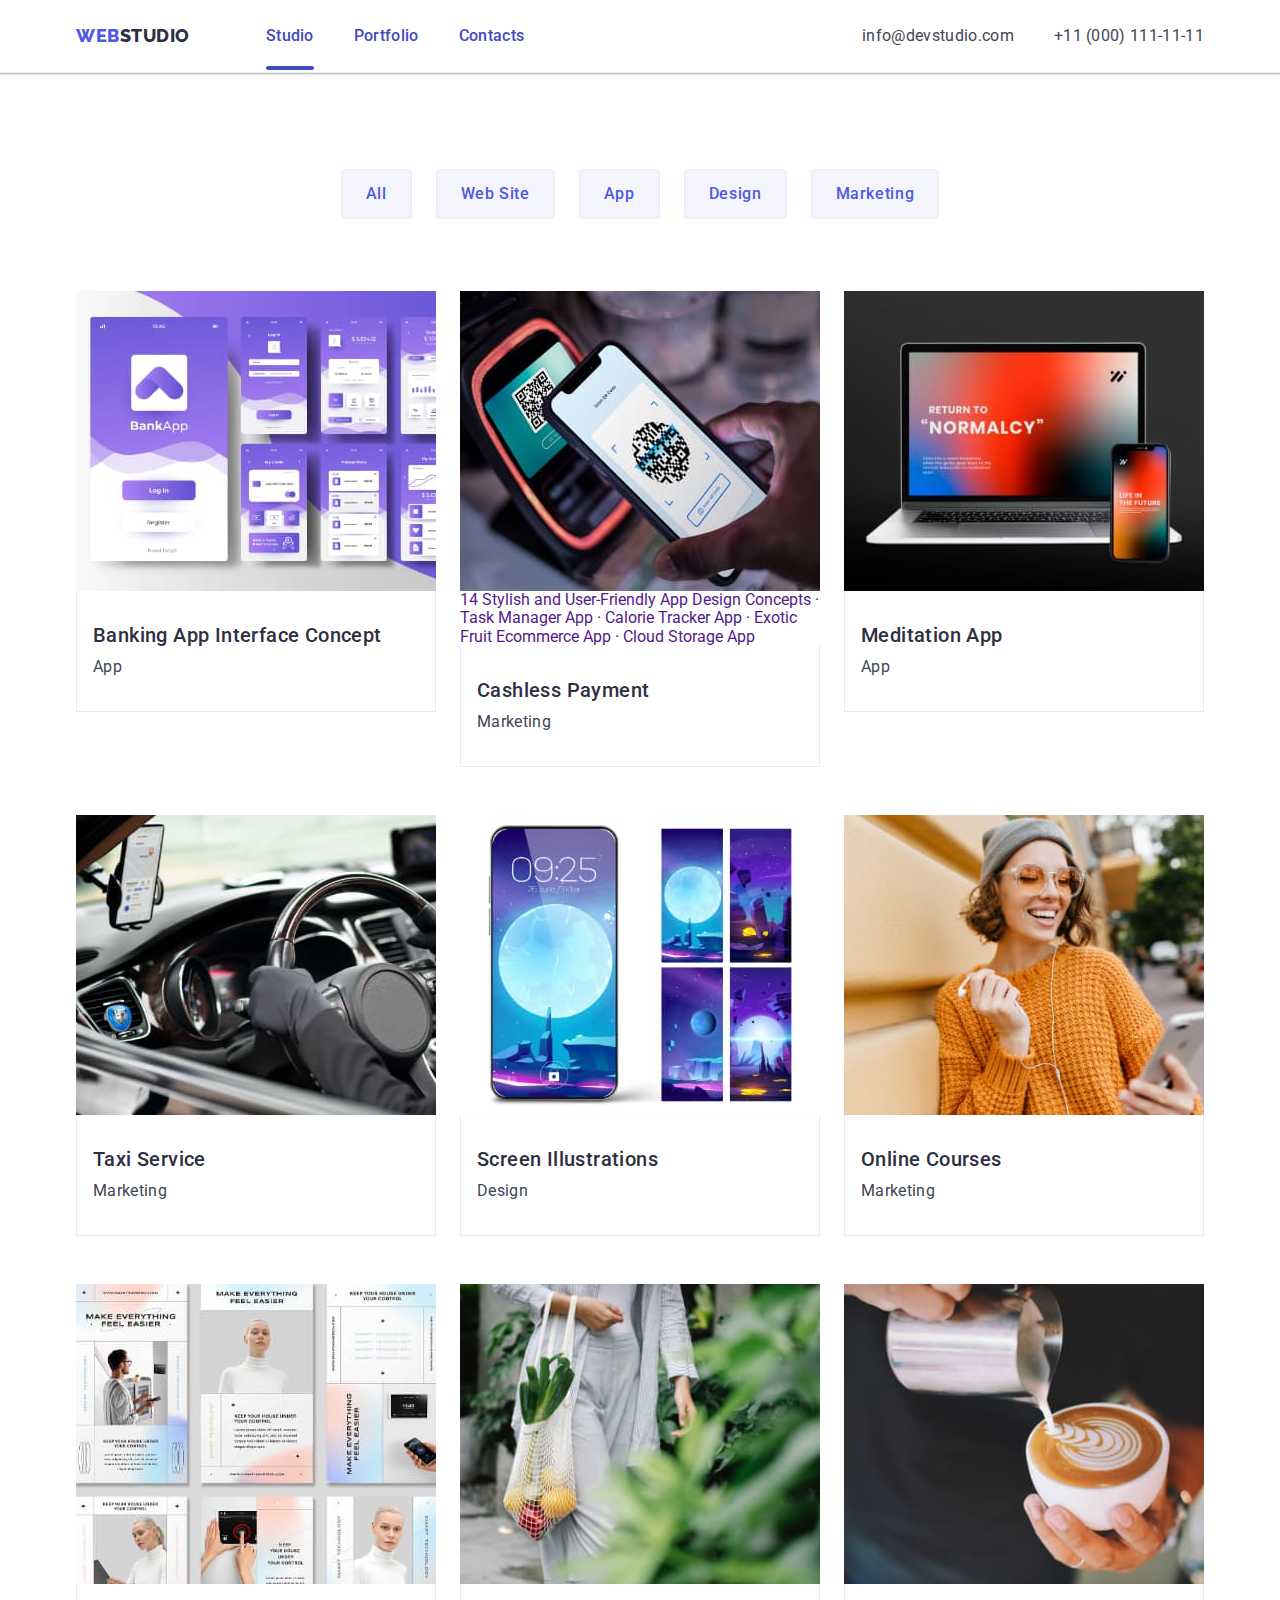
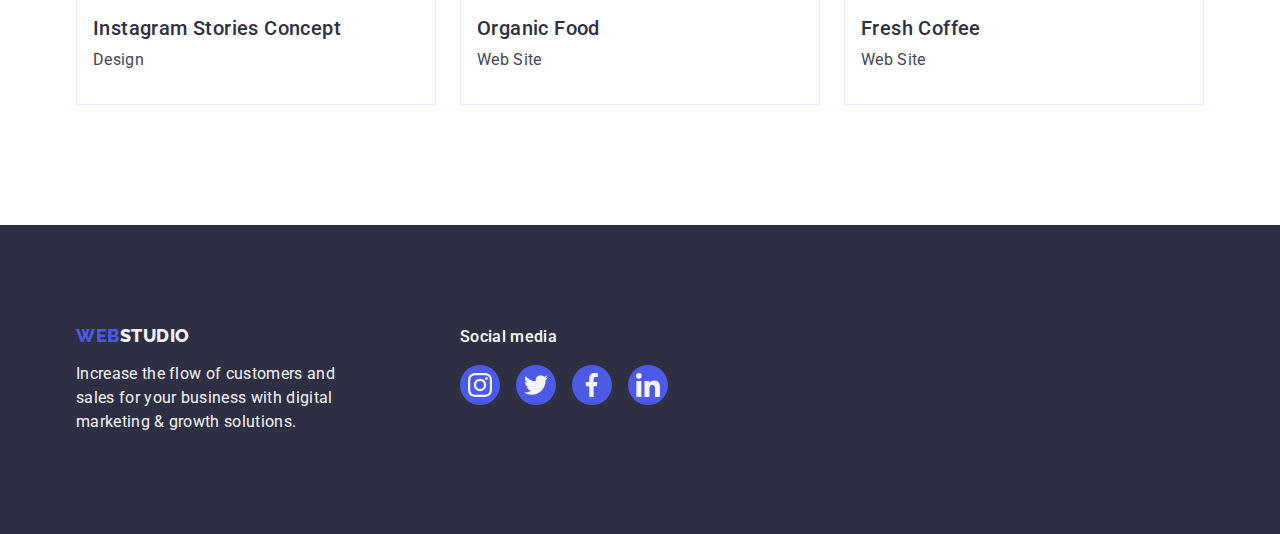
==== commit 60cd4750: "gf" ====
--- a/portfolio.html
+++ b/portfolio.html
@@ -64,8 +64,12 @@
       </li >
       <li class="total-information" > 
         <a class="total-information-link link" href="">
-        <img  src="./images/galary/2.jpg" alt="cashless Payment" width="360">
-        <div class="wrapper">  
+          <div class="total-information-list">
+          <img  src="./images/galary/2.jpg" alt="cashless Payment" width="360">
+        <p>
+          14 Stylish and User-Friendly App Design Concepts · Task Manager App · Calorie Tracker App · Exotic Fruit Ecommerce App · Cloud Storage App
+        </p></div>
+          <div class="wrapper">  
         <h2 class="names">Cashless Payment</h2>
             <p class="task">Marketing</p>
         </div>
@@ -73,7 +77,12 @@
       </li>
       <li  class="total-information"> 
         <a class="total-information-link link" href="">
+          <div class="total-information-list">
         <img src="./images/galary/3.jpg" alt="meditation App" width="360"> 
+        <p class="overlay">
+          14 Stylish and User-Friendly App Design Concepts · Task Manager App · Calorie Tracker App · Exotic Fruit Ecommerce App · Cloud Storage App
+         </p>
+        </div>
         <div class="wrapper">
           <h2 class="names">Meditation App</h2>
             <p class="task">App</p>
@@ -82,8 +91,13 @@
       </li>
       <li class="total-information" >
          <a class="total-information-link link" href="">
-        <img src="./images/galary/4.jpg" alt="taxi Service" width="360">
-        <div class="wrapper">
+          <div class="total-information-list">
+          <img src="./images/galary/4.jpg" alt="taxi Service" width="360">
+          <p class="overlay">
+            14 Stylish and User-Friendly App Design Concepts · Task Manager App · Calorie Tracker App · Exotic Fruit Ecommerce App · Cloud Storage App
+           </p>
+          </div>
+          <div class="wrapper">
         <h2 class="names">Taxi Service</h2>
             <p class="task">Marketing</p>
           </div>
@@ -91,8 +105,13 @@
       </li>
       <li class="total-information" > 
         <a class="total-information-link link" href="">
-        <img src="./images/galary/5.jpg" alt="screen Illustrations" width="360">
-        <div class="wrapper">  
+          <div class="total-information-list">
+          <img src="./images/galary/5.jpg" alt="screen Illustrations" width="360">
+          <p class="overlay">
+            14 Stylish and User-Friendly App Design Concepts · Task Manager App · Calorie Tracker App · Exotic Fruit Ecommerce App · Cloud Storage App
+           </p>
+          </div>
+          <div class="wrapper">  
         <h2 class="names">Screen Illustrations</h2>
             <p class="task">Design</p>
         </div>
@@ -100,8 +119,13 @@
       </li>
       <li class="total-information" >
          <a class="total-information-link link" href="">
-        <img src="./images/galary/6.jpg" alt="online Courses" width="360">
-        <div class="wrapper">  
+          <div class="total-information-list">
+          <img src="./images/galary/6.jpg" alt="online Courses" width="360">
+          <p class="overlay">
+            14 Stylish and User-Friendly App Design Concepts · Task Manager App · Calorie Tracker App · Exotic Fruit Ecommerce App · Cloud Storage App
+           </p>
+          </div>
+          <div class="wrapper">  
         <h2 class="names">Online Courses</h2>
             <p class="task">Marketing</p>
         </div>
@@ -109,8 +133,14 @@
       </li>
       <li  class="total-information">
          <a class="total-information-link link" href="">
-        <img src="./images/galary/7.jpg" alt="instagram Stories Concept" width="360">
-        <div class="wrapper">  
+          <div class="total-information-list">
+        
+          <img src="./images/galary/7.jpg" alt="instagram Stories Concept" width="360">
+          <p class="overlay">
+            14 Stylish and User-Friendly App Design Concepts · Task Manager App · Calorie Tracker App · Exotic Fruit Ecommerce App · Cloud Storage App
+           </p>
+          </div>
+          <div class="wrapper">  
         <h2 class="names">Instagram Stories Concept</h2>
             <p class="task">Design</p>
         </div>
@@ -118,8 +148,14 @@
       </li>
       <li  class="total-information"> 
         <a class="total-information-link link" href="">
-        <img src="./images/galary/8.jpg" alt="organic Food" width="360">
-        <div class="wrapper">  
+          <div class="total-information-list">
+        
+          <img src="./images/galary/8.jpg" alt="organic Food" width="360">
+          <p class="overlay">
+            14 Stylish and User-Friendly App Design Concepts · Task Manager App · Calorie Tracker App · Exotic Fruit Ecommerce App · Cloud Storage App
+           </p>
+          </div>
+          <div class="wrapper">  
         <h2 class="names">Organic Food</h2>
             <p class="task">Web Site</p>
         </div>
@@ -127,8 +163,14 @@
       </li>
       <li class="total-information" > 
         <a class="total-information-link link" href="">
-        <img src="./images/galary/9.jpg" alt="fresh Coffee" width="360">
-        <div class="wrapper"> 
+          <div class="total-information-list">
+        
+          <img src="./images/galary/9.jpg" alt="fresh Coffee" width="360">
+          <p class="overlay">
+            14 Stylish and User-Friendly App Design Concepts · Task Manager App · Calorie Tracker App · Exotic Fruit Ecommerce App · Cloud Storage App
+           </p>
+          </div>
+          <div class="wrapper"> 
         <h2 class="names">Fresh Coffee</h2>
             <p class="task">Web Site</p>
         </div>
--- a/css/styles.css
+++ b/css/styles.css
@@ -168,7 +168,7 @@
     padding: 12px 24px;
     border: 1px solid #e7e9fc;   
     border-radius: 4px;
-    transition: color var(--transition),background-color var(--transition), box-shadow var(--transition), border var(--logo-footer-portfolio) ;
+    transition: color var(--transition),background-color var(--transition), box-shadow var(--transition), border-color var(--logo-footer-portfolio) ;
       }
 .btn:hover,
 .btn:focus{
@@ -177,6 +177,7 @@
     border: 1px solid transparent;
     box-shadow: 0px 3px 1px rgba(0, 0, 0, 0.1), 0px 2px 1px rgba(0, 0, 0, 0.08), 0px 2px 2px rgba(0, 0, 0, 0.12);
 }
+
 .button{
     font-family: 'Roboto',sans-serif;
     font-weight: 500;
@@ -480,9 +481,10 @@
     font-size: 16px;
     line-height: 1.5;
     letter-spacing: 0.02em;
-    color:#2e2f42;
+    color: #404bbf;
     text-decoration: none;
     padding: 24px 0;
+    /* background-color: #404BBF; */
     transition: color var(--transition);
     }
 /* .nav-link::after  {
@@ -503,6 +505,7 @@
     color: #404bbf;
     }
 .overlay{
+    /* display: block; */
     position: absolute;
     left: 0;
     top: 0;
@@ -519,6 +522,7 @@
     padding-right: 32px;
     padding-left: 32px; */
     width: 100%;
+    height: 100%;
 }
 .our-products{
     width: calc((100% - 48px) / 3);
@@ -635,7 +639,7 @@
     }
 .total-information:hover .overlay,
 .total-information:focus .overlay{
-    transform: translateY(0);
+    transform: translateY(0%);
 }
 .total-information-link{
     position: relative;
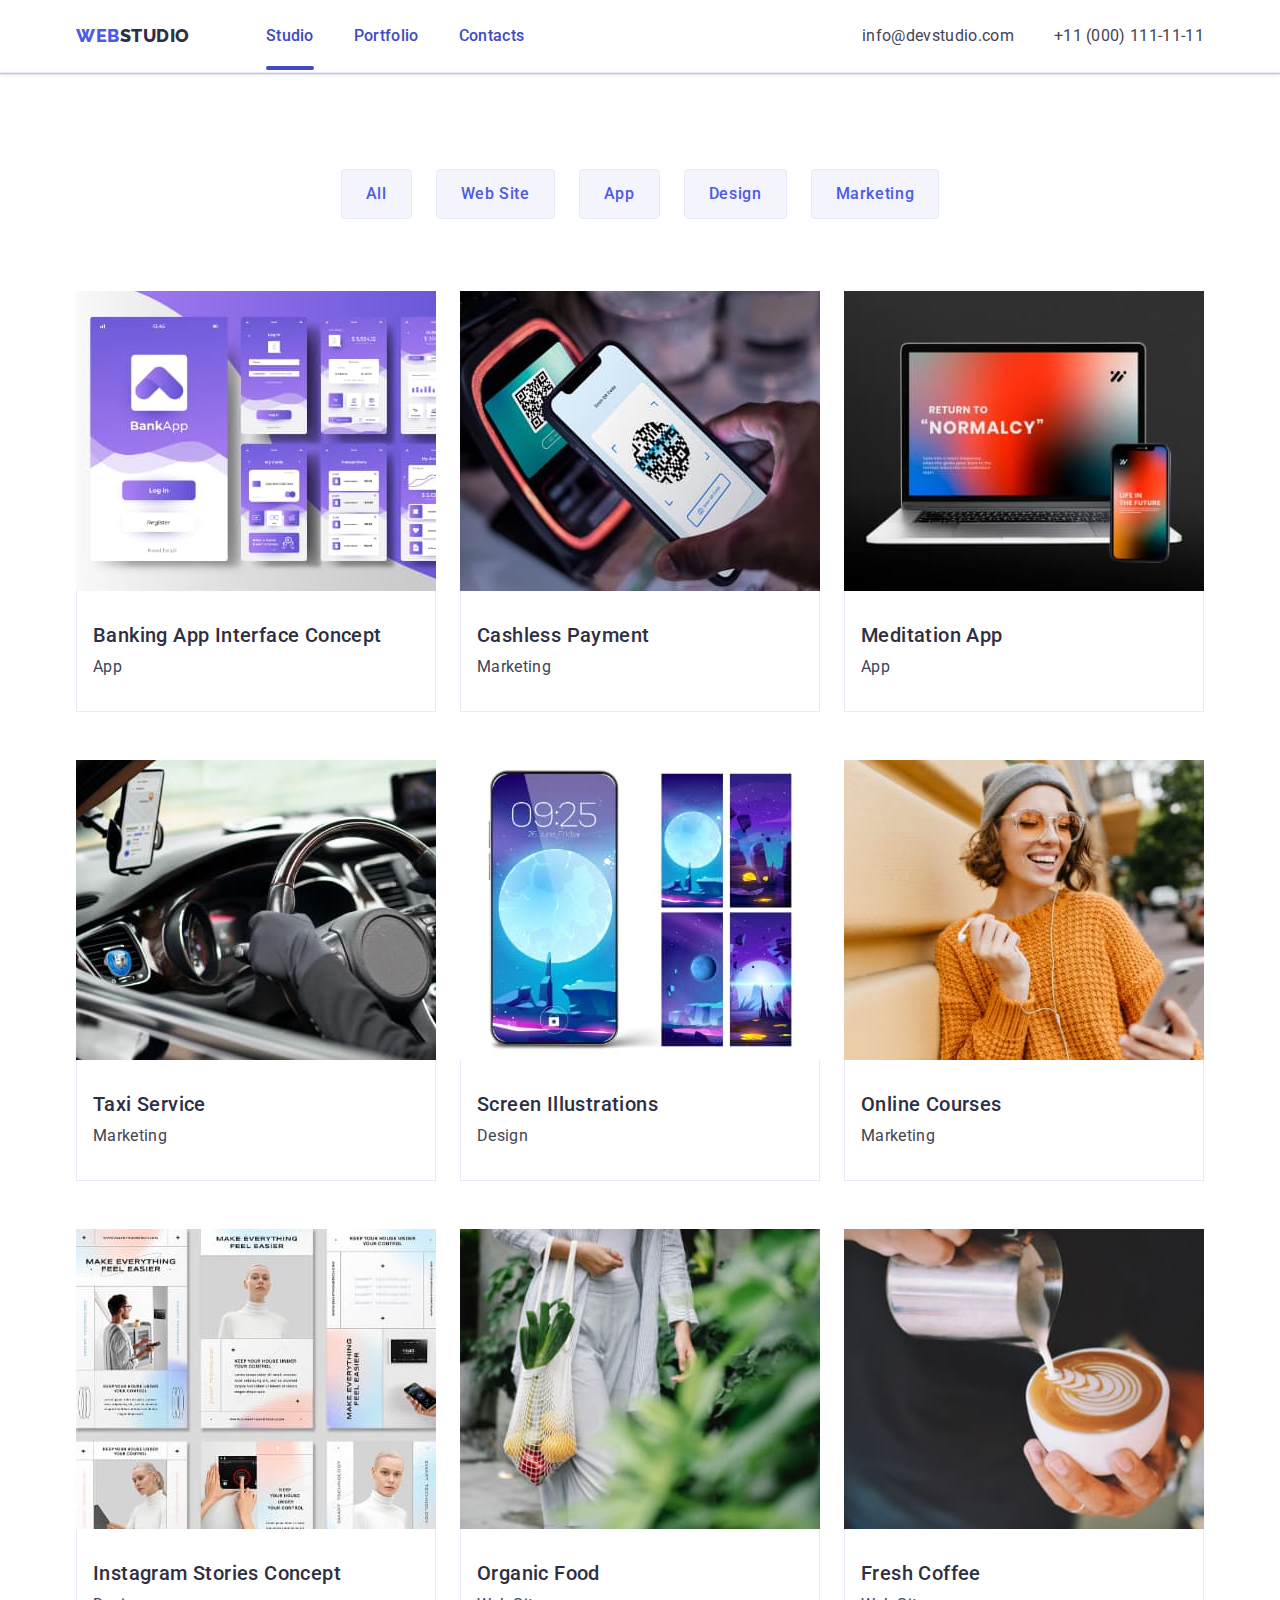
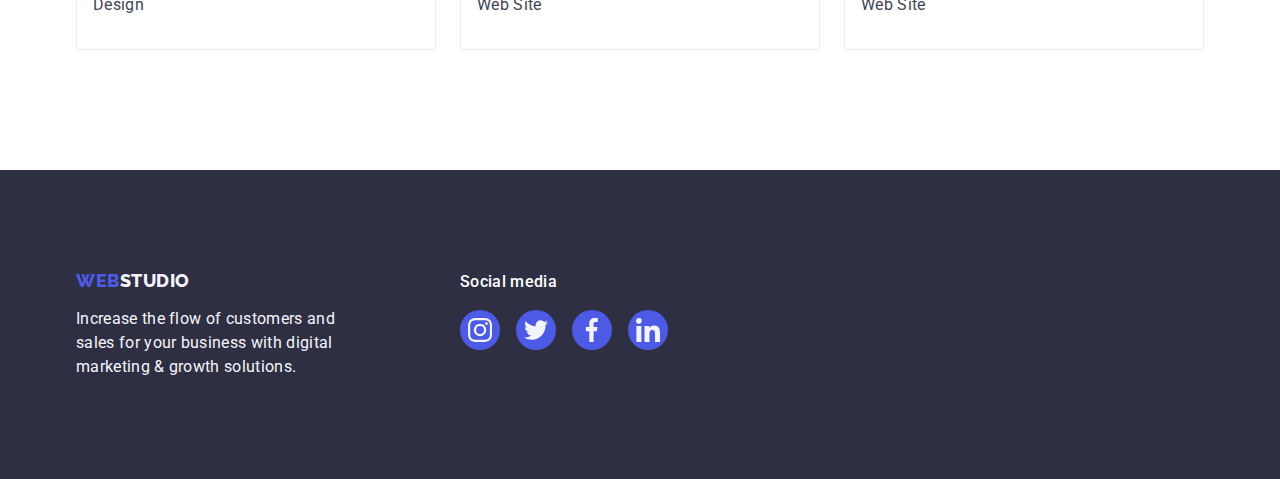
==== commit 5cd9d2e7: "Update portfolio.html" ====
--- a/portfolio.html
+++ b/portfolio.html
@@ -66,7 +66,7 @@
         <a class="total-information-link link" href="">
           <div class="total-information-list">
           <img  src="./images/galary/2.jpg" alt="cashless Payment" width="360">
-        <p>
+        <p class="overlay">
           14 Stylish and User-Friendly App Design Concepts · Task Manager App · Calorie Tracker App · Exotic Fruit Ecommerce App · Cloud Storage App
         </p></div>
           <div class="wrapper">  
@@ -134,7 +134,6 @@
       <li  class="total-information">
          <a class="total-information-link link" href="">
           <div class="total-information-list">
-        
           <img src="./images/galary/7.jpg" alt="instagram Stories Concept" width="360">
           <p class="overlay">
             14 Stylish and User-Friendly App Design Concepts · Task Manager App · Calorie Tracker App · Exotic Fruit Ecommerce App · Cloud Storage App
@@ -149,7 +148,6 @@
       <li  class="total-information"> 
         <a class="total-information-link link" href="">
           <div class="total-information-list">
-        
           <img src="./images/galary/8.jpg" alt="organic Food" width="360">
           <p class="overlay">
             14 Stylish and User-Friendly App Design Concepts · Task Manager App · Calorie Tracker App · Exotic Fruit Ecommerce App · Cloud Storage App
@@ -164,7 +162,6 @@
       <li class="total-information" > 
         <a class="total-information-link link" href="">
           <div class="total-information-list">
-        
           <img src="./images/galary/9.jpg" alt="fresh Coffee" width="360">
           <p class="overlay">
             14 Stylish and User-Friendly App Design Concepts · Task Manager App · Calorie Tracker App · Exotic Fruit Ecommerce App · Cloud Storage App
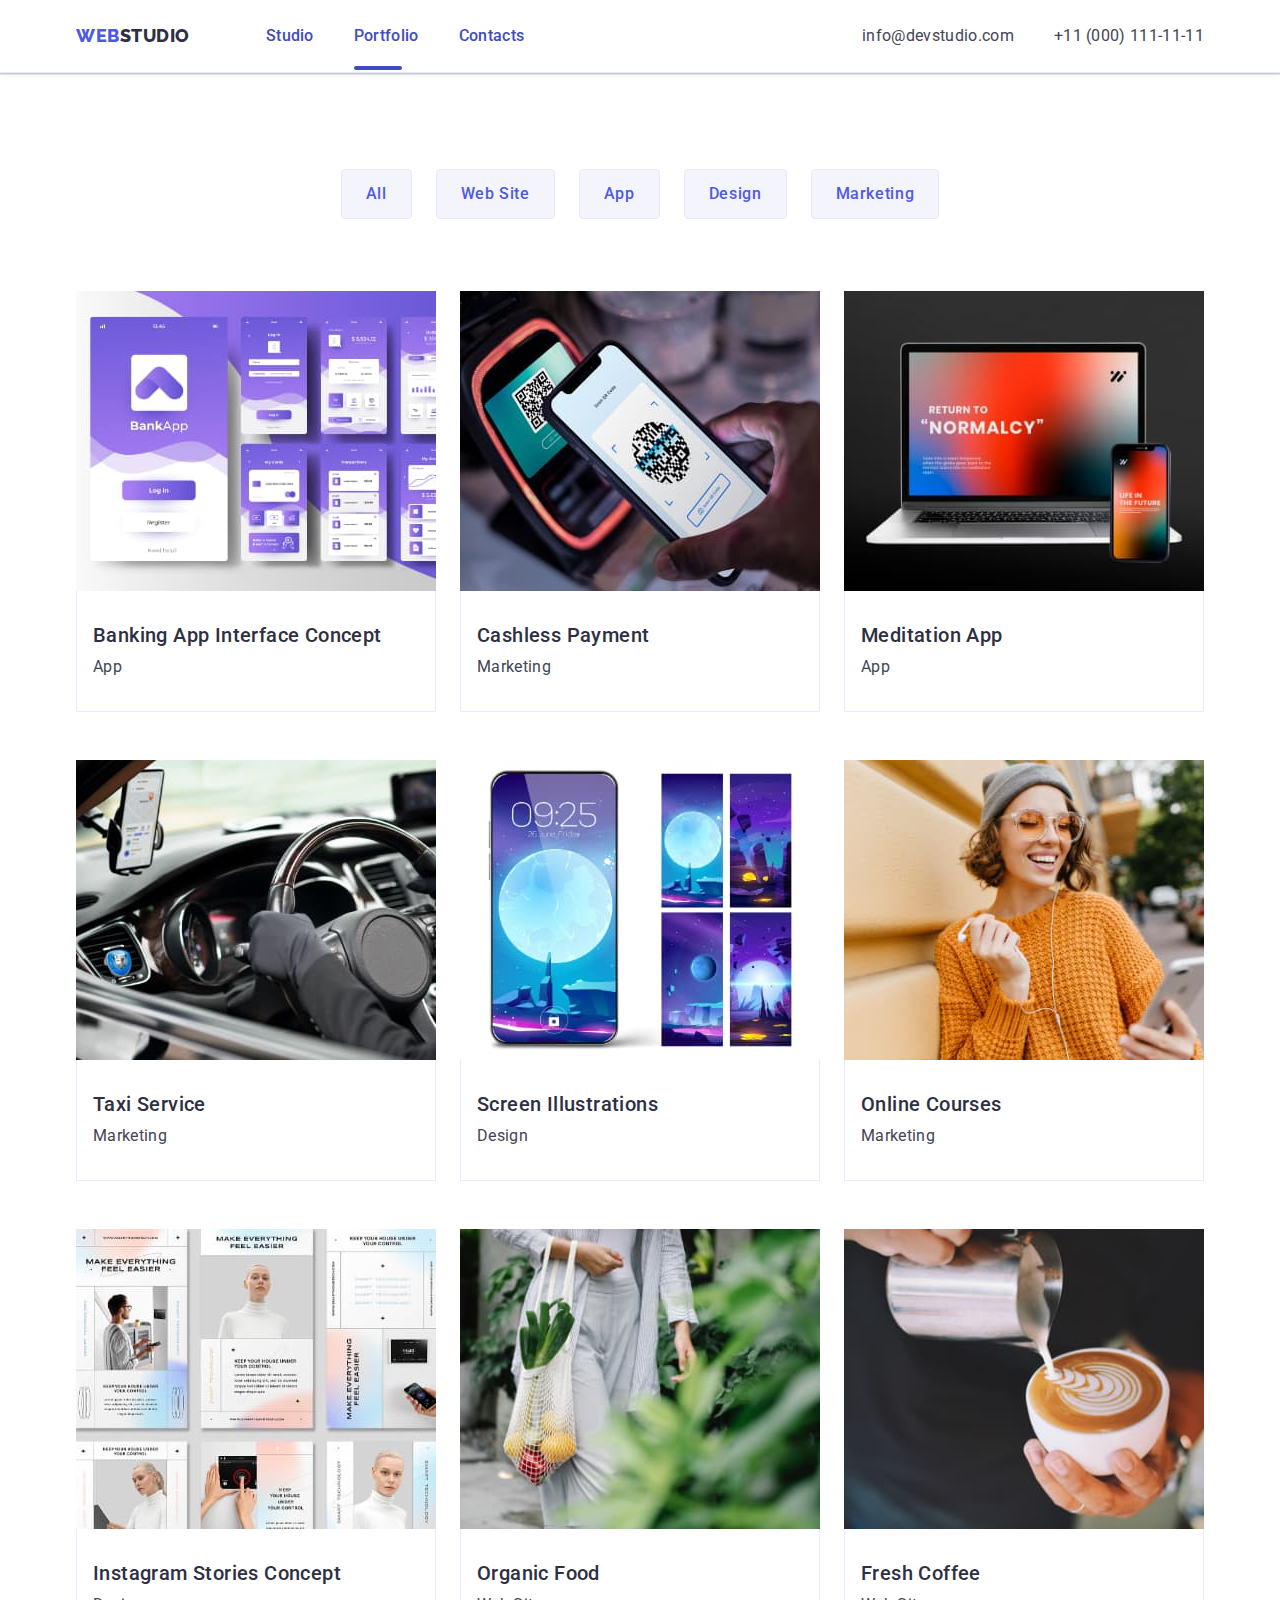
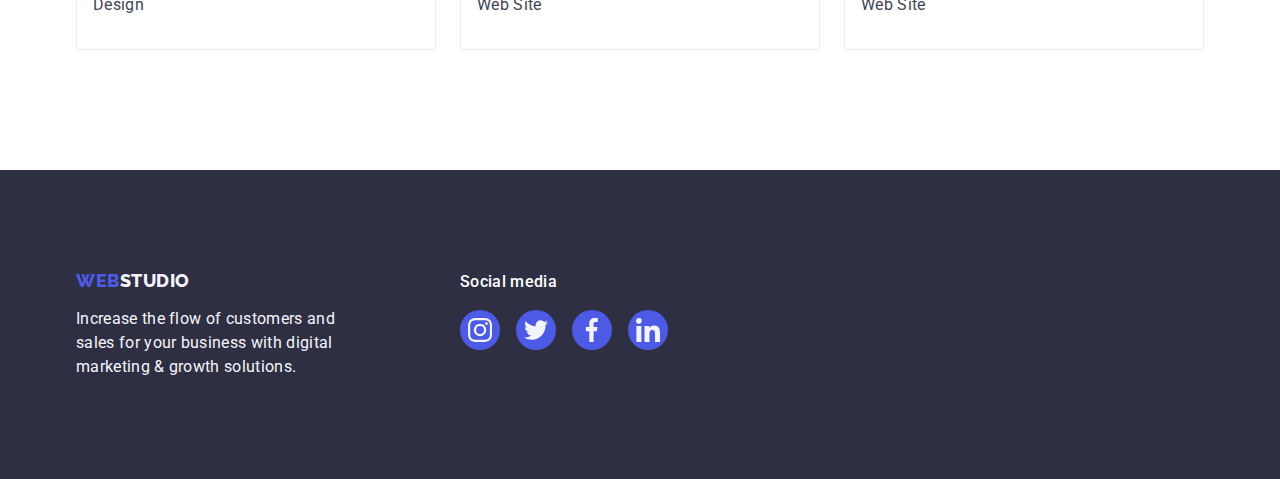
==== commit 2670588c: "ghf" ====
--- a/portfolio.html
+++ b/portfolio.html
@@ -21,8 +21,8 @@
     <nav class="navigation">
         <a class="logo link" href="./index.html" >Web<span class="web-name">Studio</span></a>
         <ul class="menu list">
-          <li class="features-portfolio-menu" ><a class="nav-link curent link" href="./index.html" >Studio</a></li>
-          <li > <a class="nav-link link" href="./portfolio.html" >Portfolio</a></li>
+          <li class="features-portfolio-menu" ><a class="nav-link  link" href="./index.html" >Studio</a></li>
+          <li > <a class="nav-link curent-portfolio link" href="./portfolio.html" >Portfolio</a></li>
           <li > <a class="nav-link link" href="">Contacts</a> </li>
         </ul>
     </nav>  
--- a/css/styles.css
+++ b/css/styles.css
@@ -128,19 +128,7 @@
     padding: 24px 0;
     transition: color var(--transition);
 }
-.curent::after  {
-    /* display: block; */
-    content: "";
-    position: absolute;
-    left: 0;
-width: 48px;
-height: 4px;
-bottom: -1px;
-/* top: 44px; */
-background-color: #404BBF;
-border-radius: 2px;
-/* padding-bottom: 0; */
-}
+
 .body-nav-link:hover,
 .body-nav-link:focus{
     color: #404bbf;
@@ -168,7 +156,7 @@
     padding: 12px 24px;
     border: 1px solid #e7e9fc;   
     border-radius: 4px;
-    transition: color var(--transition),background-color var(--transition), box-shadow var(--transition), border-color var(--logo-footer-portfolio) ;
+    transition: color var(--transition), background-color var(--transition), border-color var(--transition), box-shadow var(--transition);
       }
 .btn:hover,
 .btn:focus{
@@ -191,7 +179,7 @@
     border: none;
     border-radius: 4px; 
     padding: 16px 32px;
-    transition: color var(--transition), background-color var(--transition) ;
+    transition: background-color var(--transition) ;
 }
 .button:hover,
 .button:focus{
@@ -222,6 +210,32 @@
 .curent{
     position: relative;
     color:    rgba(64, 75, 191, 1);
+}
+.curent::after {
+    content: "";
+    position: absolute;
+    left: 0;
+width: 48px;
+height: 4px;
+bottom: -1px;
+
+background-color: #404BBF;
+border-radius: 2px;
+}
+.curent-portfolio{
+    position: relative;
+    color:    rgba(64, 75, 191, 1);
+}
+.curent-portfolio::after {
+    content: "";
+    position: absolute;
+    left: 0;
+width: 48px;
+height: 4px;
+bottom: -1px;
+
+background-color: #404BBF;
+border-radius: 2px;
 }
 .customers{
     font-weight: 700;
@@ -234,22 +248,16 @@
 color: #2E2F42;
 
 }
-/* .customers-list{
-
-} */
+
 .customers-list-icon{
     fill: currentColor; 
 }
 .customers-list-item{
     width: calc((100% - 120px) / 6);
     height :88px;
-    transition: border-color var(--transition), color var(--transition);
-}
-.customers-list-item:hover,
-.customers-list-item:focus{
-  border-color:rgba(142, 143, 153, 1);
-  color:   rgba(142, 143, 153, 1);
-}
+    /* transition: border-color var(--transition), color var(--transition); */
+}
+
 .customers-list-link{
     border: 1px solid #8E8F99;
 border-radius: 4px;
@@ -258,7 +266,7 @@
 justify-content: center;
 color: #8e8f99;
 height: 100%;
-transition: color var(--transition), border-color var(--transition) ;
+transition: border-color var(--transition), color var(--transition) ;
 
 }
 .customers-list-link:hover,
@@ -477,6 +485,7 @@
     margin-right: auto;
 }
 .nav-link{
+    position: relative;
     font-weight: 500;
     font-size: 16px;
     line-height: 1.5;
@@ -505,24 +514,19 @@
     color: #404bbf;
     }
 .overlay{
-    /* display: block; */
-    position: absolute;
+     position: absolute;
     left: 0;
     top: 0;
     font-size: 16px;
     line-height: 1.5;
     letter-spacing: 0.02em;
-    
     transform: translateY(100%);
     color:#F4F4FD;
     background: rgba(77, 90, 229, 1);
-    /* padding-top: 40px; */
-    padding: 40px 32px;
-    /* padding-bottom: 164px;
-    padding-right: 32px;
-    padding-left: 32px; */
-    width: 100%;
+        padding: 40px 32px;
+       width: 100%;
     height: 100%;
+    transition: transform 250ms cubic-bezier(0.4, 0, 0.2, 1);
 }
 .our-products{
     width: calc((100% - 48px) / 3);
@@ -553,9 +557,6 @@
     color: #2E2F42;
     margin-bottom: 72px;  
 }
-.section{
-}
-
 .section-buttons{
     padding: 96px 0 120px;
 }
@@ -566,25 +567,20 @@
 letter-spacing: 0.02em;
 color: #FFFFFF;
 margin-bottom: 16px;
-
 }
 .social-list{
     display: flex;
       justify-content: center;
-    gap: 24px;
-   
+    gap: 24px;  
 }
 .social-list-footer{
     display: flex;
     gap: 16px;
-    justify-content: center;
-       
+    justify-content: center;     
 }
 .social-list-item{
-
     width: 40px;
-    height: 40px;
-   
+    height: 40px; 
 }
 .social-list-icon{
    fill: #f4f4fd;
@@ -635,21 +631,29 @@
     }
 .total-information{
         width: calc((100% - 48px) / 3);
-       
     }
-.total-information:hover .overlay,
+/* .total-information:hover .overlay,
 .total-information:focus .overlay{
     transform: translateY(0%);
-}
+} */
 .total-information-link{
     position: relative;
     display: block;
     transition:box-shadow var(--transition) ;
 }
+.total-information-link:hover .overlay,
+.total-information-link:focus .overlay{
+    transform: translateY(0%);
+}
 .total-information-link:hover,
 .total-information-link:focus{
     box-shadow: 0px 1px 6px rgba(46, 47, 66, 0.08), 0px 1px 1px rgba(46, 47, 66, 0.16), 0px 2px 1px rgba(46, 47, 66, 0.08);
 }
+.total-information-link:hover .total-information-list
+.total-information-link:focus .total-information-list{
+    transform: translateY(0%)
+}
+
 .total-information-list{
 position: relative;
 overflow: hidden;
